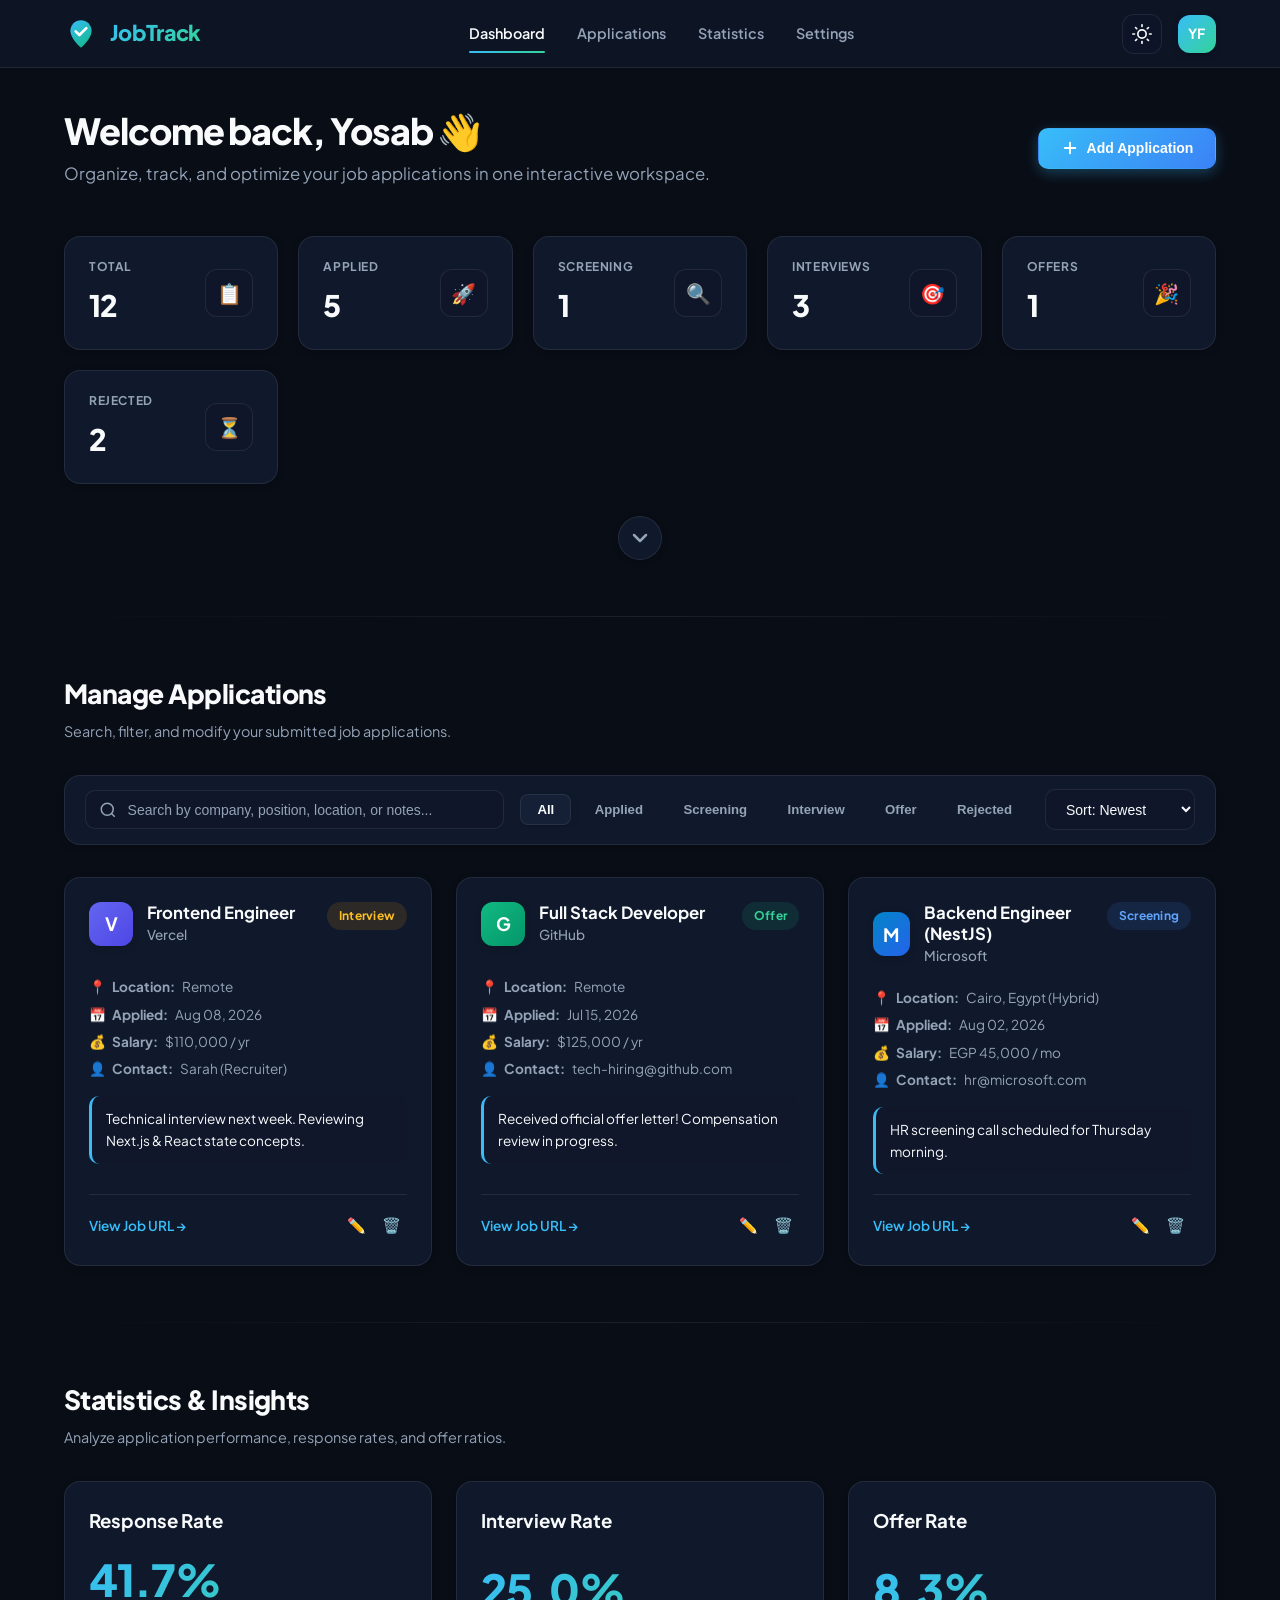
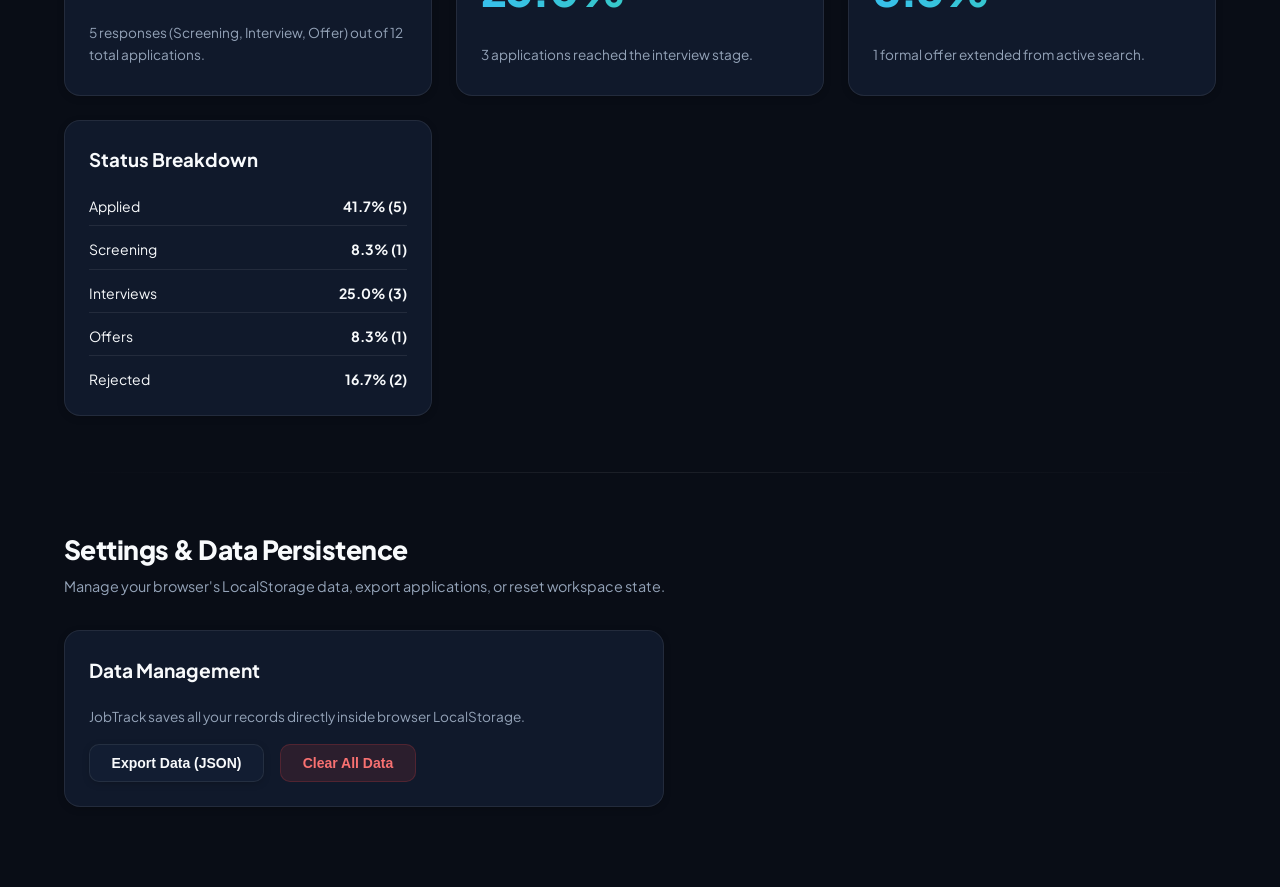
==== HTML/index.html @ 3af72ed6 "make a readme file to explain the workflow of the project and update the html and css one to impleme" ====
<!doctype html>
<html lang="en" data-theme="dark">
  <head>
    <meta charset="UTF-8" />
    <meta name="viewport" content="width=device-width, initial-scale=1.0" />
    <title>JobTrack — Modern Job Application Tracker</title>
    <!-- Update href if you saved the new CSS under a different name like style_2.css -->
    <link rel="stylesheet" href="../Style/style.css" />

    <!-- Updated Google Fonts for Modern SaaS Theme -->
    <link rel="preconnect" href="https://fonts.googleapis.com" />
    <link rel="preconnect" href="https://fonts.gstatic.com" crossorigin />
    <link
      href="https://fonts.googleapis.com/css2?family=Plus+Jakarta+Sans:wght@400;500;600;700;800&display=swap"
      rel="stylesheet"
    />
  </head>
  <body>
    <!-- Top Navigation Header -->
    <header class="navbar">
      <div class="nav-container">
        <!-- Brand Logo -->
        <a href="#dashboard" class="logo">
          <svg
            class="logo-svg"
            width="34"
            height="34"
            viewBox="0 0 32 32"
            fill="none"
            xmlns="http://www.w3.org/2000/svg"
          >
            <path
              d="M16 3C10.4772 3 6 7.47715 6 13C6 20.5 16 29 16 29C16 29 26 20.5 26 13C26 7.47715 21.5228 3 16 3Z"
              fill="url(#jobtrack-grad)"
            />
            <path
              d="M11 13.5L14.5 17L21 10.5"
              stroke="white"
              stroke-width="2.5"
              stroke-linecap="round"
              stroke-linejoin="round"
            />
            <defs>
              <linearGradient
                id="jobtrack-grad"
                x1="6"
                y1="3"
                x2="26"
                y2="29"
                gradientUnits="userSpaceOnUse"
              >
                <!-- Updated SVG gradient to match the new CSS accent-cyan to accent-teal -->
                <stop stop-color="#38bdf8" />
                <stop offset="1" stop-color="#10b981" />
              </linearGradient>
            </defs>
          </svg>
          <span class="logo-text">JobTrack</span>
        </a>

        <!-- Navigation Links -->
        <nav class="nav-links">
          <a href="#dashboard" class="nav-link active">Dashboard</a>
          <a href="#applications" class="nav-link">Applications</a>
          <a href="#statistics" class="nav-link">Statistics</a>
          <a href="#settings" class="nav-link">Settings</a>
        </nav>

        <!-- Right Header Actions -->
        <div class="nav-actions">
          <!-- Animated Dark Mode Toggle Button -->
          <button
            id="themeToggleBtn"
            class="theme-toggle-btn"
            aria-label="Toggle dark mode"
            title="Toggle Theme"
          >
            <svg
              class="sun-icon"
              width="20"
              height="20"
              viewBox="0 0 24 24"
              fill="none"
              stroke="currentColor"
              stroke-width="2"
              stroke-linecap="round"
              stroke-linejoin="round"
            >
              <circle cx="12" cy="12" r="5"></circle>
              <line x1="12" y1="1" x2="12" y2="3"></line>
              <line x1="12" y1="21" x2="12" y2="23"></line>
              <line x1="4.22" y1="4.22" x2="5.64" y2="5.64"></line>
              <line x1="18.36" y1="18.36" x2="19.78" y2="19.78"></line>
              <line x1="1" y1="12" x2="3" y2="12"></line>
              <line x1="21" y1="12" x2="23" y2="12"></line>
              <line x1="4.22" y1="19.78" x2="5.64" y2="18.36"></line>
              <line x1="18.36" y1="5.64" x2="19.78" y2="4.22"></line>
            </svg>
            <svg
              class="moon-icon"
              width="20"
              height="20"
              viewBox="0 0 24 24"
              fill="none"
              stroke="currentColor"
              stroke-width="2"
              stroke-linecap="round"
              stroke-linejoin="round"
            >
              <path d="M21 12.79A9 9 0 1 1 11.21 3 7 7 0 0 0 21 12.79z"></path>
            </svg>
          </button>

          <div class="profile-avatar" title="User Profile">YF</div>
        </div>
      </div>
    </header>

    <main class="main-container">
      <!-- 1. DASHBOARD / HERO SECTION -->
      <section id="dashboard" class="dashboard-section">
        <div class="hero-section">
          <div class="hero-content">
            <h1 class="welcome-title">Welcome back, Yosab 👋</h1>
            <p class="hero-description">
              Organize, track, and optimize your job applications in one
              interactive workspace.
            </p>
          </div>
          <button class="btn btn-primary btn-add" id="openModalBtn">
            <svg
              width="18"
              height="18"
              viewBox="0 0 24 24"
              fill="none"
              stroke="currentColor"
              stroke-width="2.5"
              stroke-linecap="round"
              stroke-linejoin="round"
            >
              <line x1="12" y1="5" x2="12" y2="19"></line>
              <line x1="5" y1="12" x2="19" y2="12"></line>
            </svg>
            Add Application
          </button>
        </div>

        <!-- Dashboard Stat Cards Overview -->
        <div class="dashboard-summary-cards">
          <div class="stat-card total">
            <div class="stat-info">
              <span class="stat-label">Total</span>
              <span class="stat-value">12</span>
            </div>
            <div class="stat-icon-wrapper icon-total">📋</div>
          </div>
          <div class="stat-card applied">
            <div class="stat-info">
              <span class="stat-label">Applied</span>
              <span class="stat-value">5</span>
            </div>
            <div class="stat-icon-wrapper icon-applied">🚀</div>
          </div>
          <div class="stat-card screening">
            <div class="stat-info">
              <span class="stat-label">Screening</span>
              <span class="stat-value">1</span>
            </div>
            <div class="stat-icon-wrapper icon-screening">🔍</div>
          </div>
          <div class="stat-card interviews">
            <div class="stat-info">
              <span class="stat-label">Interviews</span>
              <span class="stat-value">3</span>
            </div>
            <div class="stat-icon-wrapper icon-interview">🎯</div>
          </div>
          <div class="stat-card offers">
            <div class="stat-info">
              <span class="stat-label">Offers</span>
              <span class="stat-value">1</span>
            </div>
            <div class="stat-icon-wrapper icon-offer">🎉</div>
          </div>
          <div class="stat-card rejected">
            <div class="stat-info">
              <span class="stat-label">Rejected</span>
              <span class="stat-value">2</span>
            </div>
            <div class="stat-icon-wrapper icon-rejected">⏳</div>
          </div>
        </div>

        <!-- Down Arrow Anchor Button -->
        <div class="scroll-down-wrapper">
          <a
            href="#applications"
            class="scroll-down-btn"
            id="scrollDownBtn"
            aria-label="Scroll down to applications"
          >
            <svg
              width="24"
              height="24"
              viewBox="0 0 24 24"
              fill="none"
              stroke="currentColor"
              stroke-width="2.5"
              stroke-linecap="round"
              stroke-linejoin="round"
            >
              <polyline points="6 9 12 15 18 9"></polyline>
            </svg>
          </a>
        </div>
      </section>

      <hr class="section-divider" />

      <!-- 2. APPLICATIONS SECTION -->
      <section id="applications" class="applications-section">
        <div class="section-header">
          <h2 class="section-title">Manage Applications</h2>
          <p class="section-subtitle">
            Search, filter, and modify your submitted job applications.
          </p>
        </div>

        <!-- Controls Bar: Search, Filters, Sort -->
        <div class="controls-bar">
          <div class="search-box">
            <svg
              class="search-icon"
              width="18"
              height="18"
              viewBox="0 0 24 24"
              fill="none"
              stroke="currentColor"
              stroke-width="2"
            >
              <circle cx="11" cy="11" r="8"></circle>
              <line x1="21" y1="21" x2="16.65" y2="16.65"></line>
            </svg>
            <input
              type="text"
              placeholder="Search by company, position, location, or notes..."
              class="search-input"
              id="searchInput"
            />
          </div>

          <div class="filters">
            <button class="filter-btn active" data-filter="All">All</button>
            <button class="filter-btn" data-filter="Applied">Applied</button>
            <button class="filter-btn" data-filter="Screening">
              Screening
            </button>
            <button class="filter-btn" data-filter="Interview">
              Interview
            </button>
            <button class="filter-btn" data-filter="Offer">Offer</button>
            <button class="filter-btn" data-filter="Rejected">Rejected</button>
          </div>

          <div class="sort-box">
            <select class="sort-dropdown" id="sortDropdown">
              <option value="newest">Sort: Newest</option>
              <option value="oldest">Sort: Oldest</option>
              <option value="company">Company (A-Z)</option>
              <option value="position">Position (A-Z)</option>
            </select>
          </div>
        </div>

        <!-- Application Cards Grid -->
        <div class="cards-grid" id="cardsGrid">
          <!-- Card 1 -->
          <article class="app-card">
            <div class="card-header">
              <div class="company-brand">
                <div class="company-logo">V</div>
                <div>
                  <h3 class="role-title">Frontend Engineer</h3>
                  <p class="company-name">Vercel</p>
                </div>
              </div>
              <span class="badge badge-interview">Interview</span>
            </div>
            <div class="card-body">
              <p class="card-detail">📍 <strong>Location:</strong> Remote</p>
              <p class="card-detail">
                📅 <strong>Applied:</strong> Aug 08, 2026
              </p>
              <p class="card-detail">
                💰 <strong>Salary:</strong> $110,000 / yr
              </p>
              <p class="card-detail">
                👤 <strong>Contact:</strong> Sarah (Recruiter)
              </p>
              <p class="card-notes">
                Technical interview next week. Reviewing Next.js & React state
                concepts.
              </p>
            </div>
            <div class="card-footer">
              <a
                href="https://vercel.com/careers"
                target="_blank"
                rel="noopener"
                class="btn-link"
                >View Job URL &rarr;</a
              >
              <div class="card-actions">
                <button class="btn-icon" title="Edit">✏️</button>
                <button class="btn-icon" title="Delete">🗑️</button>
              </div>
            </div>
          </article>

          <!-- Card 2 -->
          <article class="app-card">
            <div class="card-header">
              <div class="company-brand">
                <div class="company-logo logo-gh">G</div>
                <div>
                  <h3 class="role-title">Full Stack Developer</h3>
                  <p class="company-name">GitHub</p>
                </div>
              </div>
              <span class="badge badge-offer">Offer</span>
            </div>
            <div class="card-body">
              <p class="card-detail">📍 <strong>Location:</strong> Remote</p>
              <p class="card-detail">
                📅 <strong>Applied:</strong> Jul 15, 2026
              </p>
              <p class="card-detail">
                💰 <strong>Salary:</strong> $125,000 / yr
              </p>
              <p class="card-detail">
                👤 <strong>Contact:</strong> tech-hiring@github.com
              </p>
              <p class="card-notes">
                Received official offer letter! Compensation review in progress.
              </p>
            </div>
            <div class="card-footer">
              <a
                href="https://github.com/about/careers"
                target="_blank"
                rel="noopener"
                class="btn-link"
                >View Job URL &rarr;</a
              >
              <div class="card-actions">
                <button class="btn-icon" title="Edit">✏️</button>
                <button class="btn-icon" title="Delete">🗑️</button>
              </div>
            </div>
          </article>

          <!-- Card 3 -->
          <article class="app-card">
            <div class="card-header">
              <div class="company-brand">
                <div class="company-logo logo-ms">M</div>
                <div>
                  <h3 class="role-title">Backend Engineer (NestJS)</h3>
                  <p class="company-name">Microsoft</p>
                </div>
              </div>
              <!-- Replaced badge-screening with badge-applied for native CSS styling fallback -->
              <span class="badge badge-applied">Screening</span>
            </div>
            <div class="card-body">
              <p class="card-detail">
                📍 <strong>Location:</strong> Cairo, Egypt (Hybrid)
              </p>
              <p class="card-detail">
                📅 <strong>Applied:</strong> Aug 02, 2026
              </p>
              <p class="card-detail">
                💰 <strong>Salary:</strong> EGP 45,000 / mo
              </p>
              <p class="card-detail">
                👤 <strong>Contact:</strong> hr@microsoft.com
              </p>
              <p class="card-notes">
                HR screening call scheduled for Thursday morning.
              </p>
            </div>
            <div class="card-footer">
              <a
                href="https://careers.microsoft.com"
                target="_blank"
                rel="noopener"
                class="btn-link"
                >View Job URL &rarr;</a
              >
              <div class="card-actions">
                <button class="btn-icon" title="Edit">✏️</button>
                <button class="btn-icon" title="Delete">🗑️</button>
              </div>
            </div>
          </article>
        </div>

        <!-- Empty State View -->
        <div class="empty-state hidden" id="emptyState">
          <div class="empty-icon">📂</div>
          <h3 class="empty-title">No applications found</h3>
          <p class="empty-text">
            Start tracking your job search or adjust your active search and
            filter settings.
          </p>
          <button class="btn btn-primary empty-btn" id="emptyAddBtn">
            + Add New Application
          </button>
        </div>
      </section>

      <hr class="section-divider" />

      <!-- 3. STATISTICS SECTION -->
      <section id="statistics" class="statistics-detailed-section">
        <div class="section-header">
          <h2 class="section-title">Statistics & Insights</h2>
          <p class="section-subtitle">
            Analyze application performance, response rates, and offer ratios.
          </p>
        </div>

        <div class="stats-overview-grid">
          <div class="app-card stat-summary-card">
            <h3>Response Rate</h3>
            <p class="stat-value stat-value-highlight">41.7%</p>
            <p class="card-detail">
              5 responses (Screening, Interview, Offer) out of 12 total
              applications.
            </p>
          </div>

          <div class="app-card stat-summary-card">
            <h3>Interview Rate</h3>
            <p class="stat-value stat-value-highlight">25.0%</p>
            <p class="card-detail">
              3 applications reached the interview stage.
            </p>
          </div>

          <div class="app-card stat-summary-card">
            <h3>Offer Rate</h3>
            <p class="stat-value stat-value-highlight">8.3%</p>
            <p class="card-detail">
              1 formal offer extended from active search.
            </p>
          </div>

          <div class="app-card stat-breakdown-card">
            <h3>Status Breakdown</h3>
            <div class="breakdown-list">
              <div class="breakdown-item">
                <span>Applied</span> <strong>41.7% (5)</strong>
              </div>
              <div class="breakdown-item">
                <span>Screening</span> <strong>8.3% (1)</strong>
              </div>
              <div class="breakdown-item">
                <span>Interviews</span> <strong>25.0% (3)</strong>
              </div>
              <div class="breakdown-item">
                <span>Offers</span> <strong>8.3% (1)</strong>
              </div>
              <div class="breakdown-item">
                <span>Rejected</span> <strong>16.7% (2)</strong>
              </div>
            </div>
          </div>
        </div>
      </section>

      <hr class="section-divider" />

      <!-- 4. SETTINGS SECTION -->
      <section id="settings" class="settings-section">
        <div class="section-header">
          <h2 class="section-title">Settings & Data Persistence</h2>
          <p class="section-subtitle">
            Manage your browser's LocalStorage data, export applications, or
            reset workspace state.
          </p>
        </div>

        <div class="app-card settings-card">
          <h3 class="settings-card-title">Data Management</h3>
          <p class="card-detail" style="margin-bottom: 1rem">
            JobTrack saves all your records directly inside browser
            LocalStorage.
          </p>
          <div class="settings-actions">
            <button class="btn btn-secondary" id="exportDataBtn">
              Export Data (JSON)
            </button>
            <button class="btn btn-danger" id="clearDataBtn">
              Clear All Data
            </button>
          </div>
        </div>
      </section>
    </main>

    <!-- Application Modal -->
    <div class="modal-overlay hidden" id="modalOverlay">
      <div class="modal-box">
        <div class="modal-header">
          <h3 id="modalTitle">Add New Application</h3>
          <button
            class="close-modal-btn"
            id="closeModalBtn"
            aria-label="Close modal"
          >
            &times;
          </button>
        </div>
        <form class="modal-form" id="applicationForm">
          <div class="form-grid">
            <div class="form-group">
              <label for="companyInput">Company Name *</label>
              <input
                type="text"
                id="companyInput"
                placeholder="e.g. Stripe"
                required
              />
            </div>

            <div class="form-group">
              <label for="positionInput">Position *</label>
              <input
                type="text"
                id="positionInput"
                placeholder="e.g. Software Engineer"
                required
              />
            </div>

            <div class="form-group">
              <label for="statusSelect">Status</label>
              <select id="statusSelect">
                <option value="Applied">Applied</option>
                <option value="Screening">Screening</option>
                <option value="Interview">Interview</option>
                <option value="Offer">Offer</option>
                <option value="Rejected">Rejected</option>
              </select>
            </div>

            <div class="form-group">
              <label for="locationInput">Location</label>
              <input
                type="text"
                id="locationInput"
                placeholder="e.g. Remote / San Francisco, CA"
              />
            </div>

            <div class="form-group">
              <label for="dateAppliedInput">Date Applied</label>
              <input type="date" id="dateAppliedInput" />
            </div>

            <div class="form-group">
              <label for="salaryInput">Salary / Compensation</label>
              <input
                type="text"
                id="salaryInput"
                placeholder="e.g. $90,000 / yr"
              />
            </div>

            <div class="form-group full-width">
              <label for="jobUrlInput">Job Posting URL</label>
              <input
                type="url"
                id="jobUrlInput"
                placeholder="https://company.com/careers/job"
              />
            </div>

            <div class="form-group full-width">
              <label for="contactInput">Contact Information</label>
              <input
                type="text"
                id="contactInput"
                placeholder="e.g. Jane Doe (Recruiter) - jane@company.com"
              />
            </div>

            <div class="form-group full-width">
              <label for="notesInput">Notes</label>
              <textarea
                id="notesInput"
                rows="3"
                placeholder="Add preparation details, interview feedback, or follow-up dates..."
              ></textarea>
            </div>
          </div>

          <div class="modal-actions">
            <button type="button" class="btn btn-secondary" id="cancelBtn">
              Cancel
            </button>
            <button type="submit" class="btn btn-primary" id="saveAppBtn">
              Save Application
            </button>
          </div>
        </form>
      </div>
    </div>

    <script src="../JS/main.js"></script>
  </body>
</html>
---- Style/style.css ----
/* ==========================================================================
   JobTrack CSS — Modernized SaaS Theme System
   ========================================================================== */

@import url("https://fonts.googleapis.com/css2?family=Plus+Jakarta+Sans:wght@400;500;600;700;800&display=swap");

/* 1. Global Theme Variables */
:root[data-theme="dark"] {
  --bg-main: #090d16;
  --bg-navbar: rgba(15, 23, 42, 0.75);
  --bg-card: rgba(21, 32, 54, 0.7);
  --bg-card-solid: #152036;
  --bg-input: rgba(15, 23, 42, 0.6);
  --bg-hover: rgba(255, 255, 255, 0.06);

  --text-main: #f8fafc;
  --text-muted: #94a3b8;
  --text-inverse: #090d16;

  --border-color: rgba(255, 255, 255, 0.08);
  --border-hover: rgba(255, 255, 255, 0.18);
  --border-focus: #38bdf8;

  --shadow-sm: 0 2px 8px -2px rgba(0, 0, 0, 0.3);
  --shadow-md: 0 12px 30px -10px rgba(0, 0, 0, 0.5);
  --shadow-glow: 0 0 20px rgba(56, 189, 248, 0.15);

  /* Brand Accents */
  --accent-teal: #10b981;
  --accent-cyan: #38bdf8;
  --primary-gradient: linear-gradient(135deg, #38bdf8 0%, #3b82f6 100%);
  --accent-gradient: linear-gradient(135deg, #38bdf8 0%, #34d399 100%);

  /* Status Badges */
  --badge-applied-bg: rgba(59, 130, 246, 0.12);
  --badge-applied-text: #60a5fa;

  --badge-interview-bg: rgba(245, 158, 11, 0.12);
  --badge-interview-text: #fbbf24;

  --badge-offer-bg: rgba(16, 185, 129, 0.12);
  --badge-offer-text: #34d399;

  --badge-rejected-bg: rgba(239, 68, 68, 0.12);
  --badge-rejected-text: #f87171;
}

:root[data-theme="light"] {
  --bg-main: #f8fafc;
  --bg-navbar: rgba(255, 255, 255, 0.8);
  --bg-card: rgba(255, 255, 255, 0.9);
  --bg-card-solid: #ffffff;
  --bg-input: #f1f5f9;
  --bg-hover: #f1f5f9;

  --text-main: #0f172a;
  --text-muted: #64748b;
  --text-inverse: #ffffff;

  --border-color: #e2e8f0;
  --border-hover: #cbd5e1;
  --border-focus: #0284c7;

  --shadow-sm: 0 1px 3px rgba(0, 0, 0, 0.04), 0 1px 2px rgba(0, 0, 0, 0.02);
  --shadow-md: 0 10px 25px -5px rgba(15, 23, 42, 0.08);
  --shadow-glow: 0 0 20px rgba(2, 132, 199, 0.12);

  /* Brand Accents */
  --accent-teal: #059669;
  --accent-cyan: #0284c7;
  --primary-gradient: linear-gradient(135deg, #0284c7 0%, #2563eb 100%);
  --accent-gradient: linear-gradient(135deg, #0284c7 0%, #059669 100%);

  /* Status Badges */
  --badge-applied-bg: #e0f2fe;
  --badge-applied-text: #0369a1;

  --badge-interview-bg: #fef3c7;
  --badge-interview-text: #b45309;

  --badge-offer-bg: #dcfce7;
  --badge-offer-text: #15803d;

  --badge-rejected-bg: #ffe4e6;
  --badge-rejected-text: #be123c;
}

/* 2. Global Resets & Animated Theme Switching */
*,
*::before,
*::after {
  box-sizing: border-box;
  margin: 0;
  padding: 0;
}

body {
  font-family:
    "Plus Jakarta Sans",
    -apple-system,
    BlinkMacSystemFont,
    "Segoe UI",
    Roboto,
    sans-serif;
  background-color: var(--bg-main);
  color: var(--text-main);
  line-height: 1.6;
  -webkit-font-smoothing: antialiased;
  -moz-osx-font-smoothing: grayscale;
  transition:
    background-color 0.3s ease,
    color 0.3s ease;
}

/* Base Container */
.main-container {
  max-width: 1200px;
  margin: 0 auto;
  padding: 2.5rem 1.5rem 5rem;
}

/* Section Dividers */
.section-divider {
  margin: 3.5rem 0;
  border: none;
  height: 1px;
  background: linear-gradient(
    90deg,
    transparent,
    var(--border-color),
    transparent
  );
}

/* Section Typography Headers */
.section-header {
  margin-bottom: 2rem;
}

.section-title {
  font-size: 1.65rem;
  font-weight: 800;
  color: var(--text-main);
  letter-spacing: -0.02em;
  margin-bottom: 0.25rem;
}

.section-subtitle {
  font-size: 0.9rem;
  color: var(--text-muted);
}

/* ==========================================================================
   Header & Navigation
   ========================================================================== */
.navbar {
  background-color: var(--bg-navbar);
  backdrop-filter: blur(12px);
  -webkit-backdrop-filter: blur(12px);
  border-bottom: 1px solid var(--border-color);
  position: sticky;
  top: 0;
  z-index: 100;
  transition:
    background-color 0.3s ease,
    border-color 0.3s ease;
}

.nav-container {
  max-width: 1200px;
  margin: 0 auto;
  padding: 0.85rem 1.5rem;
  display: flex;
  align-items: center;
  justify-content: space-between;
}

.logo {
  display: flex;
  align-items: center;
  gap: 0.75rem;
  text-decoration: none;
}

.logo-text {
  font-size: 1.35rem;
  font-weight: 800;
  color: var(--text-main);
  letter-spacing: -0.03em;
  background: var(--accent-gradient);
  -webkit-background-clip: text;
  -webkit-text-fill-color: transparent;
}

.nav-links {
  display: flex;
  gap: 2rem;
}

.nav-link {
  text-decoration: none;
  color: var(--text-muted);
  font-weight: 600;
  font-size: 0.9rem;
  transition: color 0.2s ease;
  position: relative;
}

.nav-link:hover,
.nav-link.active {
  color: var(--text-main);
}

.nav-link.active::after {
  content: "";
  position: absolute;
  bottom: -0.5rem;
  left: 0;
  right: 0;
  height: 2px;
  border-radius: 2px;
  background: var(--accent-gradient);
}

.nav-actions {
  display: flex;
  align-items: center;
  gap: 1rem;
}

/* Animated Dark Mode Toggle Button */
.theme-toggle-btn {
  background-color: var(--bg-input);
  border: 1px solid var(--border-color);
  color: var(--text-main);
  width: 40px;
  height: 40px;
  border-radius: 12px;
  cursor: pointer;
  display: flex;
  align-items: center;
  justify-content: center;
  position: relative;
  overflow: hidden;
  transition: all 0.2s ease;
}

.theme-toggle-btn:hover {
  transform: translateY(-2px);
  border-color: var(--border-hover);
  box-shadow: var(--shadow-sm);
}

.sun-icon,
.moon-icon {
  position: absolute;
  transition:
    transform 0.4s cubic-bezier(0.34, 1.56, 0.64, 1),
    opacity 0.3s ease;
}

:root[data-theme="dark"] .sun-icon {
  transform: rotate(0deg) scale(1);
  opacity: 1;
}

:root[data-theme="dark"] .moon-icon {
  transform: rotate(-90deg) scale(0);
  opacity: 0;
}

:root[data-theme="light"] .sun-icon {
  transform: rotate(90deg) scale(0);
  opacity: 0;
}

:root[data-theme="light"] .moon-icon {
  transform: rotate(0deg) scale(1);
  opacity: 1;
}

.profile-avatar {
  width: 38px;
  height: 38px;
  border-radius: 12px;
  background: var(--accent-gradient);
  color: #ffffff;
  font-weight: 700;
  font-size: 0.875rem;
  display: flex;
  align-items: center;
  justify-content: center;
  cursor: pointer;
  box-shadow: var(--shadow-sm);
  transition: transform 0.2s ease;
}

.profile-avatar:hover {
  transform: scale(1.05);
}

/* ==========================================================================
   Dashboard / Hero Section
   ========================================================================== */
.hero-section {
  display: flex;
  justify-content: space-between;
  align-items: center;
  margin-bottom: 3rem;
  gap: 1.5rem;
}

.welcome-title {
  font-size: 2.25rem;
  font-weight: 800;
  line-height: 1.25;
  letter-spacing: -0.03em;
}

.hero-description {
  color: var(--text-muted);
  font-size: 1.05rem;
  margin-top: 0.5rem;
}

/* Scroll Down Button */
.scroll-down-wrapper {
  display: flex;
  justify-content: center;
  margin-top: 2rem;
}

.scroll-down-btn {
  display: inline-flex;
  align-items: center;
  justify-content: center;
  width: 44px;
  height: 44px;
  border-radius: 50%;
  background-color: var(--bg-card);
  border: 1px solid var(--border-color);
  color: var(--text-muted);
  text-decoration: none;
  box-shadow: var(--shadow-sm);
  transition: all 0.2s cubic-bezier(0.4, 0, 0.2, 1);
}

.scroll-down-btn:hover {
  border-color: var(--accent-cyan);
  color: var(--accent-cyan);
  transform: translateY(4px);
  box-shadow: var(--shadow-glow);
}

/* Button UI Toolkit */
.btn {
  display: inline-flex;
  align-items: center;
  justify-content: center;
  gap: 0.5rem;
  padding: 0.65rem 1.35rem;
  border-radius: 10px;
  font-size: 0.875rem;
  font-weight: 600;
  border: 1px solid transparent;
  cursor: pointer;
  transition: all 0.2s cubic-bezier(0.4, 0, 0.2, 1);
}

.btn-primary {
  background: var(--primary-gradient);
  color: #ffffff;
  box-shadow: 0 4px 14px rgba(56, 189, 248, 0.3);
}

.btn-primary:hover {
  transform: translateY(-2px);
  box-shadow: 0 6px 20px rgba(56, 189, 248, 0.45);
}

.btn-primary:active {
  transform: translateY(0);
}

.btn-secondary {
  background-color: var(--bg-card);
  color: var(--text-main);
  border-color: var(--border-color);
  box-shadow: var(--shadow-sm);
}

.btn-secondary:hover {
  background-color: var(--bg-hover);
  border-color: var(--border-hover);
  transform: translateY(-1px);
}

.btn-danger {
  background-color: var(--badge-rejected-bg);
  color: var(--badge-rejected-text);
  border-color: rgba(239, 68, 68, 0.2);
}

.btn-danger:hover {
  background-color: rgba(239, 68, 68, 0.25);
  transform: translateY(-1px);
}

/* ==========================================================================
   Statistics Cards (Dashboard Overview)
   ========================================================================== */
.dashboard-summary-cards {
  display: grid;
  grid-template-columns: repeat(auto-fit, minmax(200px, 1fr));
  gap: 1.25rem;
}

.stat-card {
  background-color: var(--bg-card);
  backdrop-filter: blur(8px);
  -webkit-backdrop-filter: blur(8px);
  border: 1px solid var(--border-color);
  border-radius: 16px;
  padding: 1.25rem 1.5rem;
  display: flex;
  align-items: center;
  justify-content: space-between;
  box-shadow: var(--shadow-sm);
  transition: all 0.25s ease;
}

.stat-card:hover {
  transform: translateY(-4px);
  border-color: var(--border-hover);
  box-shadow: var(--shadow-md);
}

.stat-label {
  display: block;
  font-size: 0.75rem;
  font-weight: 700;
  color: var(--text-muted);
  text-transform: uppercase;
  letter-spacing: 0.05em;
  margin-bottom: 0.35rem;
}

.stat-value {
  font-size: 1.85rem;
  font-weight: 800;
  color: var(--text-main);
  letter-spacing: -0.02em;
}

.stat-icon-wrapper {
  font-size: 1.25rem;
  width: 48px;
  height: 48px;
  border-radius: 12px;
  background-color: var(--bg-input);
  border: 1px solid var(--border-color);
  display: flex;
  align-items: center;
  justify-content: center;
}

/* ==========================================================================
   Controls Bar (Search, Filters, Sort)
   ========================================================================== */
.controls-bar {
  background-color: var(--bg-card);
  backdrop-filter: blur(8px);
  -webkit-backdrop-filter: blur(8px);
  border: 1px solid var(--border-color);
  border-radius: 16px;
  padding: 0.85rem 1.25rem;
  margin-bottom: 2rem;
  display: flex;
  flex-wrap: wrap;
  gap: 1rem;
  align-items: center;
  justify-content: space-between;
  box-shadow: var(--shadow-sm);
}

.search-box {
  position: relative;
  flex: 1;
  min-width: 260px;
}

.search-icon {
  position: absolute;
  left: 14px;
  top: 50%;
  transform: translateY(-50%);
  color: var(--text-muted);
  pointer-events: none;
}

.search-input {
  width: 100%;
  padding: 0.65rem 1rem 0.65rem 2.6rem;
  background-color: var(--bg-input);
  border: 1px solid var(--border-color);
  border-radius: 10px;
  color: var(--text-main);
  font-size: 0.875rem;
  outline: none;
  transition: all 0.2s ease;
}

.search-input::placeholder {
  color: var(--text-muted);
}

.search-input:focus {
  border-color: var(--border-focus);
  box-shadow: 0 0 0 3px rgba(56, 189, 248, 0.15);
}

.filters {
  display: flex;
  gap: 0.4rem;
  overflow-x: auto;
  padding: 2px 0;
}

.filter-btn {
  background: transparent;
  border: 1px solid transparent;
  padding: 0.45rem 1rem;
  border-radius: 8px;
  font-size: 0.825rem;
  font-weight: 600;
  color: var(--text-muted);
  cursor: pointer;
  transition: all 0.2s ease;
  white-space: nowrap;
}

.filter-btn:hover {
  color: var(--text-main);
  background-color: var(--bg-hover);
}

.filter-btn.active {
  background-color: var(--bg-card-solid);
  color: var(--text-main);
  border-color: var(--border-color);
  box-shadow: var(--shadow-sm);
}

.sort-dropdown {
  padding: 0.65rem 1rem;
  background-color: var(--bg-input);
  border: 1px solid var(--border-color);
  border-radius: 10px;
  color: var(--text-main);
  font-size: 0.875rem;
  outline: none;
  cursor: pointer;
  transition: border-color 0.2s ease;
}

.sort-dropdown:focus {
  border-color: var(--border-focus);
}

/* ==========================================================================
   Applications Grid & Cards
   ========================================================================== */
.cards-grid {
  display: grid;
  grid-template-columns: repeat(auto-fill, minmax(320px, 1fr));
  gap: 1.5rem;
}

.app-card {
  background-color: var(--bg-card);
  backdrop-filter: blur(8px);
  -webkit-backdrop-filter: blur(8px);
  border: 1px solid var(--border-color);
  border-radius: 16px;
  padding: 1.5rem;
  display: flex;
  flex-direction: column;
  justify-content: space-between;
  box-shadow: var(--shadow-sm);
  transition: all 0.25s cubic-bezier(0.4, 0, 0.2, 1);
}

.app-card:hover {
  transform: translateY(-4px);
  border-color: var(--border-hover);
  box-shadow: var(--shadow-md);
}

.card-header {
  display: flex;
  align-items: flex-start;
  justify-content: space-between;
  margin-bottom: 1.25rem;
}

.company-brand {
  display: flex;
  align-items: center;
  gap: 0.85rem;
}

.company-logo {
  width: 44px;
  height: 44px;
  border-radius: 12px;
  background: linear-gradient(135deg, #6366f1, #4f46e5);
  color: #ffffff;
  font-weight: 700;
  font-size: 1.15rem;
  display: flex;
  align-items: center;
  justify-content: center;
  box-shadow: var(--shadow-sm);
}

.logo-gh {
  background: linear-gradient(135deg, #10b981, #059669);
}

.logo-ms {
  background: linear-gradient(135deg, #0284c7, #2563eb);
}

.role-title {
  font-size: 1.05rem;
  font-weight: 700;
  color: var(--text-main);
  line-height: 1.3;
}

.company-name {
  font-size: 0.85rem;
  color: var(--text-muted);
  font-weight: 500;
}

.badge {
  font-size: 0.75rem;
  font-weight: 700;
  padding: 0.3rem 0.75rem;
  border-radius: 20px;
  letter-spacing: 0.02em;
}

.badge-applied {
  background-color: var(--badge-applied-bg);
  color: var(--badge-applied-text);
}

.badge-interview {
  background-color: var(--badge-interview-bg);
  color: var(--badge-interview-text);
}

.badge-offer {
  background-color: var(--badge-offer-bg);
  color: var(--badge-offer-text);
}

.badge-rejected {
  background-color: var(--badge-rejected-bg);
  color: var(--badge-rejected-text);
}

.card-body {
  margin-bottom: 1.25rem;
}

.card-detail {
  font-size: 0.85rem;
  color: var(--text-muted);
  margin-bottom: 0.35rem;
  display: flex;
  align-items: center;
  gap: 0.4rem;
}

.card-notes {
  margin-top: 1rem;
  font-size: 0.85rem;
  color: var(--text-main);
  background-color: var(--bg-input);
  padding: 0.75rem 0.85rem;
  border-radius: 10px;
  border-left: 3px solid var(--accent-cyan);
}

.card-footer {
  border-top: 1px solid var(--border-color);
  padding-top: 1rem;
  display: flex;
  align-items: center;
  justify-content: space-between;
}

.btn-link {
  color: var(--accent-cyan);
  text-decoration: none;
  font-size: 0.85rem;
  font-weight: 600;
  transition: opacity 0.2s;
}

.btn-link:hover {
  opacity: 0.8;
  text-decoration: none;
}

.card-actions {
  display: flex;
  gap: 0.25rem;
}

.btn-icon {
  background: transparent;
  border: none;
  color: var(--text-muted);
  cursor: pointer;
  padding: 6px;
  border-radius: 8px;
  font-size: 0.95rem;
  transition: all 0.2s ease;
}

.btn-icon:hover {
  background-color: var(--bg-hover);
  color: var(--text-main);
}

/* Empty State */
.empty-state {
  text-align: center;
  padding: 4rem 2rem;
  background-color: var(--bg-card);
  border-radius: 20px;
  border: 2px dashed var(--border-color);
  margin-top: 1rem;
}

.empty-icon {
  font-size: 3rem;
  margin-bottom: 1rem;
  opacity: 0.8;
}

.empty-title {
  font-size: 1.25rem;
  font-weight: 700;
  color: var(--text-main);
}

.empty-text {
  color: var(--text-muted);
  font-size: 0.9rem;
  margin-top: 0.25rem;
}

.empty-btn {
  margin-top: 1.25rem;
}

/* ==========================================================================
   Detailed Statistics Section
   ========================================================================== */
.stats-overview-grid {
  display: grid;
  grid-template-columns: repeat(auto-fit, minmax(280px, 1fr));
  gap: 1.5rem;
}

.stat-value-highlight {
  font-size: 2.75rem;
  font-weight: 800;
  margin: 0.5rem 0;
  background: var(--accent-gradient);
  -webkit-background-clip: text;
  -webkit-text-fill-color: transparent;
}

.breakdown-list {
  margin-top: 1.25rem;
  display: flex;
  flex-direction: column;
  gap: 0.75rem;
}

.breakdown-item {
  display: flex;
  justify-content: space-between;
  align-items: center;
  font-size: 0.875rem;
  color: var(--text-main);
  padding-bottom: 0.5rem;
  border-bottom: 1px solid var(--border-color);
}

.breakdown-item:last-child {
  border-bottom: none;
  padding-bottom: 0;
}

/* ==========================================================================
   Settings Section
   ========================================================================== */
.settings-card {
  max-width: 600px;
}

.settings-card-title {
  margin-bottom: 1.25rem;
  font-size: 1.2rem;
  font-weight: 700;
}

.settings-actions {
  display: flex;
  gap: 1rem;
  flex-wrap: wrap;
}

/* Utility Classes */
.hidden {
  display: none !important;
}

/* ==========================================================================
   Responsive Adjustments
   ========================================================================== */
@media (max-width: 768px) {
  .hero-section {
    flex-direction: column;
    align-items: flex-start;
  }

  .controls-bar {
    flex-direction: column;
    align-items: stretch;
  }

  .nav-links {
    display: none;
  }
}
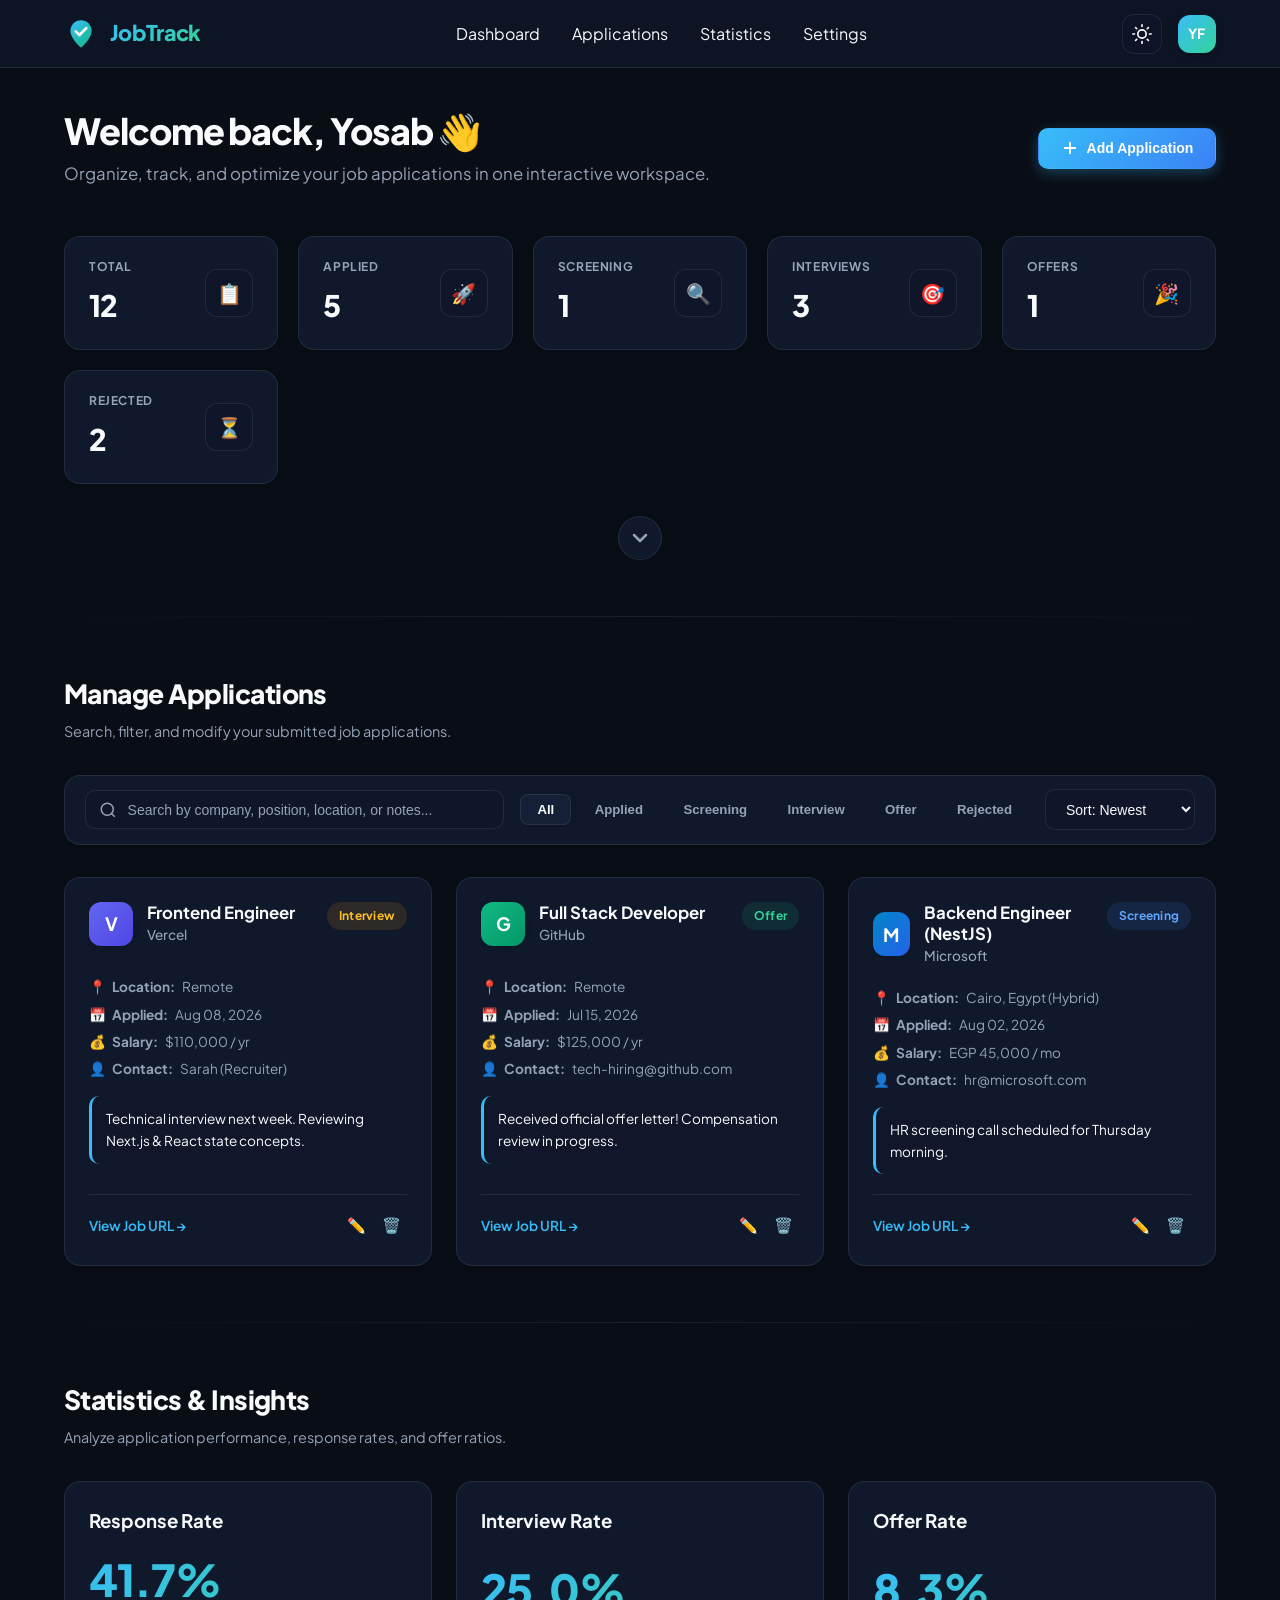
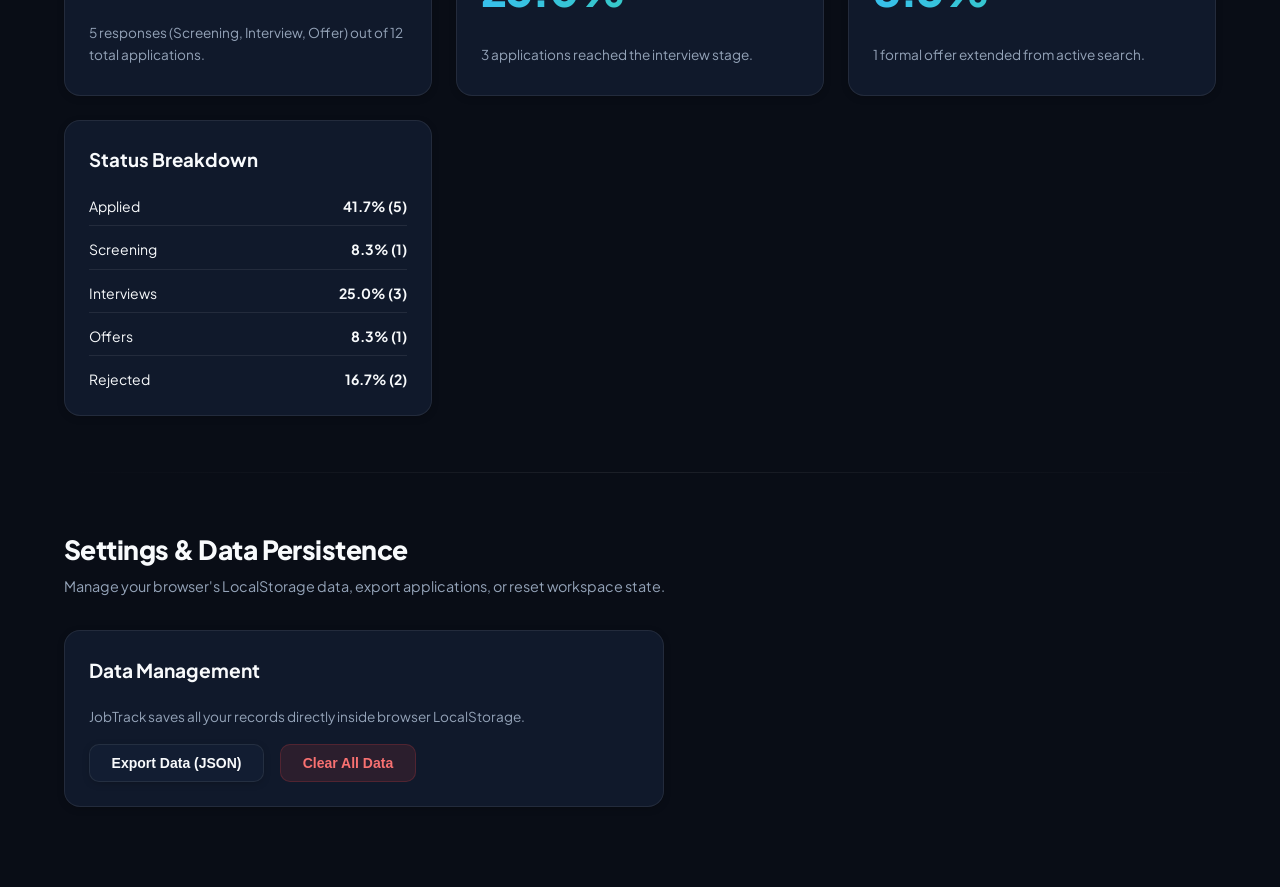
==== commit e301b19c: "update the name of the function to be more related and update the logic of it and implement it on th" ====
--- a/HTML/index.html
+++ b/HTML/index.html
@@ -60,10 +60,10 @@
 
         <!-- Navigation Links -->
         <nav class="nav-links">
-          <a href="#dashboard" class="nav-link active">Dashboard</a>
-          <a href="#applications" class="nav-link">Applications</a>
-          <a href="#statistics" class="nav-link">Statistics</a>
-          <a href="#settings" class="nav-link">Settings</a>
+          <a class="nav-link-dashboard active">Dashboard</a>
+          <a class="nav-link-applications">Applications</a>
+          <a class="nav-link-statistics">Statistics</a>
+          <a class="nav-link-settings">Settings</a>
         </nav>
 
         <!-- Right Header Actions -->
@@ -194,7 +194,6 @@
         <!-- Down Arrow Anchor Button -->
         <div class="scroll-down-wrapper">
           <a
-            href="#applications"
             class="scroll-down-btn"
             id="scrollDownBtn"
             aria-label="Scroll down to applications"
@@ -617,6 +616,32 @@
         </form>
       </div>
     </div>
+    <!-- Interactive Dynamic Power Scroll To Top Button -->
+    <button id="scrollTopBtn" class="scroll-top-btn" aria-label="Scroll to top">
+      <svg class="power-ring" viewBox="0 0 100 100">
+        <circle class="power-ring-bg" cx="50" cy="50" r="42" />
+        <circle
+          class="power-ring-fill"
+          id="powerRingFill"
+          cx="50"
+          cy="50"
+          r="42"
+        />
+      </svg>
+      <svg
+        class="arrow-icon"
+        width="22"
+        height="22"
+        viewBox="0 0 24 24"
+        fill="none"
+        stroke="currentColor"
+        stroke-width="3"
+        stroke-linecap="round"
+        stroke-linejoin="round"
+      >
+        <polyline points="18 15 12 9 6 15"></polyline>
+      </svg>
+    </button>
 
     <script src="../JS/main.js"></script>
   </body>
--- a/Style/style.css
+++ b/Style/style.css
@@ -188,7 +188,7 @@
   color: var(--text-main);
   letter-spacing: -0.03em;
   background: var(--accent-gradient);
-  -webkit-background-clip: text;
+  background-clip: text;
   -webkit-text-fill-color: transparent;
 }
 
@@ -783,7 +783,7 @@
   font-weight: 800;
   margin: 0.5rem 0;
   background: var(--accent-gradient);
-  -webkit-background-clip: text;
+  background-clip: text;
   -webkit-text-fill-color: transparent;
 }
 
@@ -851,3 +851,112 @@
     display: none;
   }
 }
+/* ==========================================================================
+   Dynamic Power Scroll-To-Top Button
+   ========================================================================== */
+.scroll-top-btn {
+  position: fixed;
+  bottom: 2rem;
+  right: 2rem;
+  width: 52px;
+  height: 52px;
+  border-radius: 50%;
+  background: var(--bg-card-solid);
+  border: none;
+  color: var(--accent-cyan);
+  cursor: pointer;
+  z-index: 99;
+  display: flex;
+  align-items: center;
+  justify-content: center;
+  opacity: 0;
+  visibility: hidden;
+  pointer-events: none;
+  transform: translateY(20px) scale(0.8);
+  transition:
+    opacity 0.3s ease,
+    visibility 0.3s ease,
+    transform 0.2s cubic-bezier(0.34, 1.56, 0.64, 1),
+    box-shadow 0.2s ease;
+  box-shadow: 0 4px 15px rgba(0, 0, 0, 0.3);
+}
+
+/* Active State — Dynamically scaled and glowing based on --power-level (0.0 to 1.0) */
+.scroll-top-btn.visible {
+  opacity: 1;
+  visibility: visible;
+  pointer-events: auto;
+  transform: translateY(0) scale(calc(0.85 + (var(--power-level, 0) * 0.25)));
+  box-shadow: 0 0 calc(8px + var(--power-level, 0) * 24px)
+    rgba(56, 189, 248, calc(0.25 + var(--power-level, 0) * 0.65));
+}
+
+.scroll-top-btn:hover {
+  transform: translateY(-4px) scale(calc(0.95 + (var(--power-level, 0) * 0.25))) !important;
+}
+
+.scroll-top-btn .arrow-icon {
+  z-index: 2;
+  transition:
+    transform 0.2s ease,
+    filter 0.2s ease;
+  filter: drop-shadow(0 0 calc(var(--power-level, 0) * 6px) var(--accent-cyan));
+}
+
+.scroll-top-btn:hover .arrow-icon {
+  transform: translateY(-2px);
+}
+
+/* Power Progress Circular Ring */
+.power-ring {
+  position: absolute;
+  top: 0;
+  left: 0;
+  width: 100%;
+  height: 100%;
+  transform: rotate(-90deg);
+  border-radius: 50%;
+}
+
+.power-ring-bg {
+  fill: none;
+  stroke: var(--border-color);
+  stroke-width: 6;
+}
+
+.power-ring-fill {
+  fill: none;
+  stroke: var(--accent-cyan);
+  stroke-width: 6;
+  stroke-linecap: round;
+  stroke-dasharray: 263.89; /* 2 * PI * 42 */
+  stroke-dashoffset: 263.89;
+  transition: stroke-dashoffset 0.05s linear;
+}
+
+/* Overcharged Pulsing Aura at MAX Scroll (≥ 90%) */
+.scroll-top-btn.max-power::before {
+  content: "";
+  position: absolute;
+  inset: -4px;
+  border-radius: 50%;
+  background: var(--accent-gradient);
+  z-index: -1;
+  opacity: 0.6;
+  animation: powerPulse 1.2s infinite ease-in-out;
+}
+
+@keyframes powerPulse {
+  0% {
+    transform: scale(1);
+    opacity: 0.7;
+  }
+  50% {
+    transform: scale(1.25);
+    opacity: 0.1;
+  }
+  100% {
+    transform: scale(1);
+    opacity: 0.7;
+  }
+}
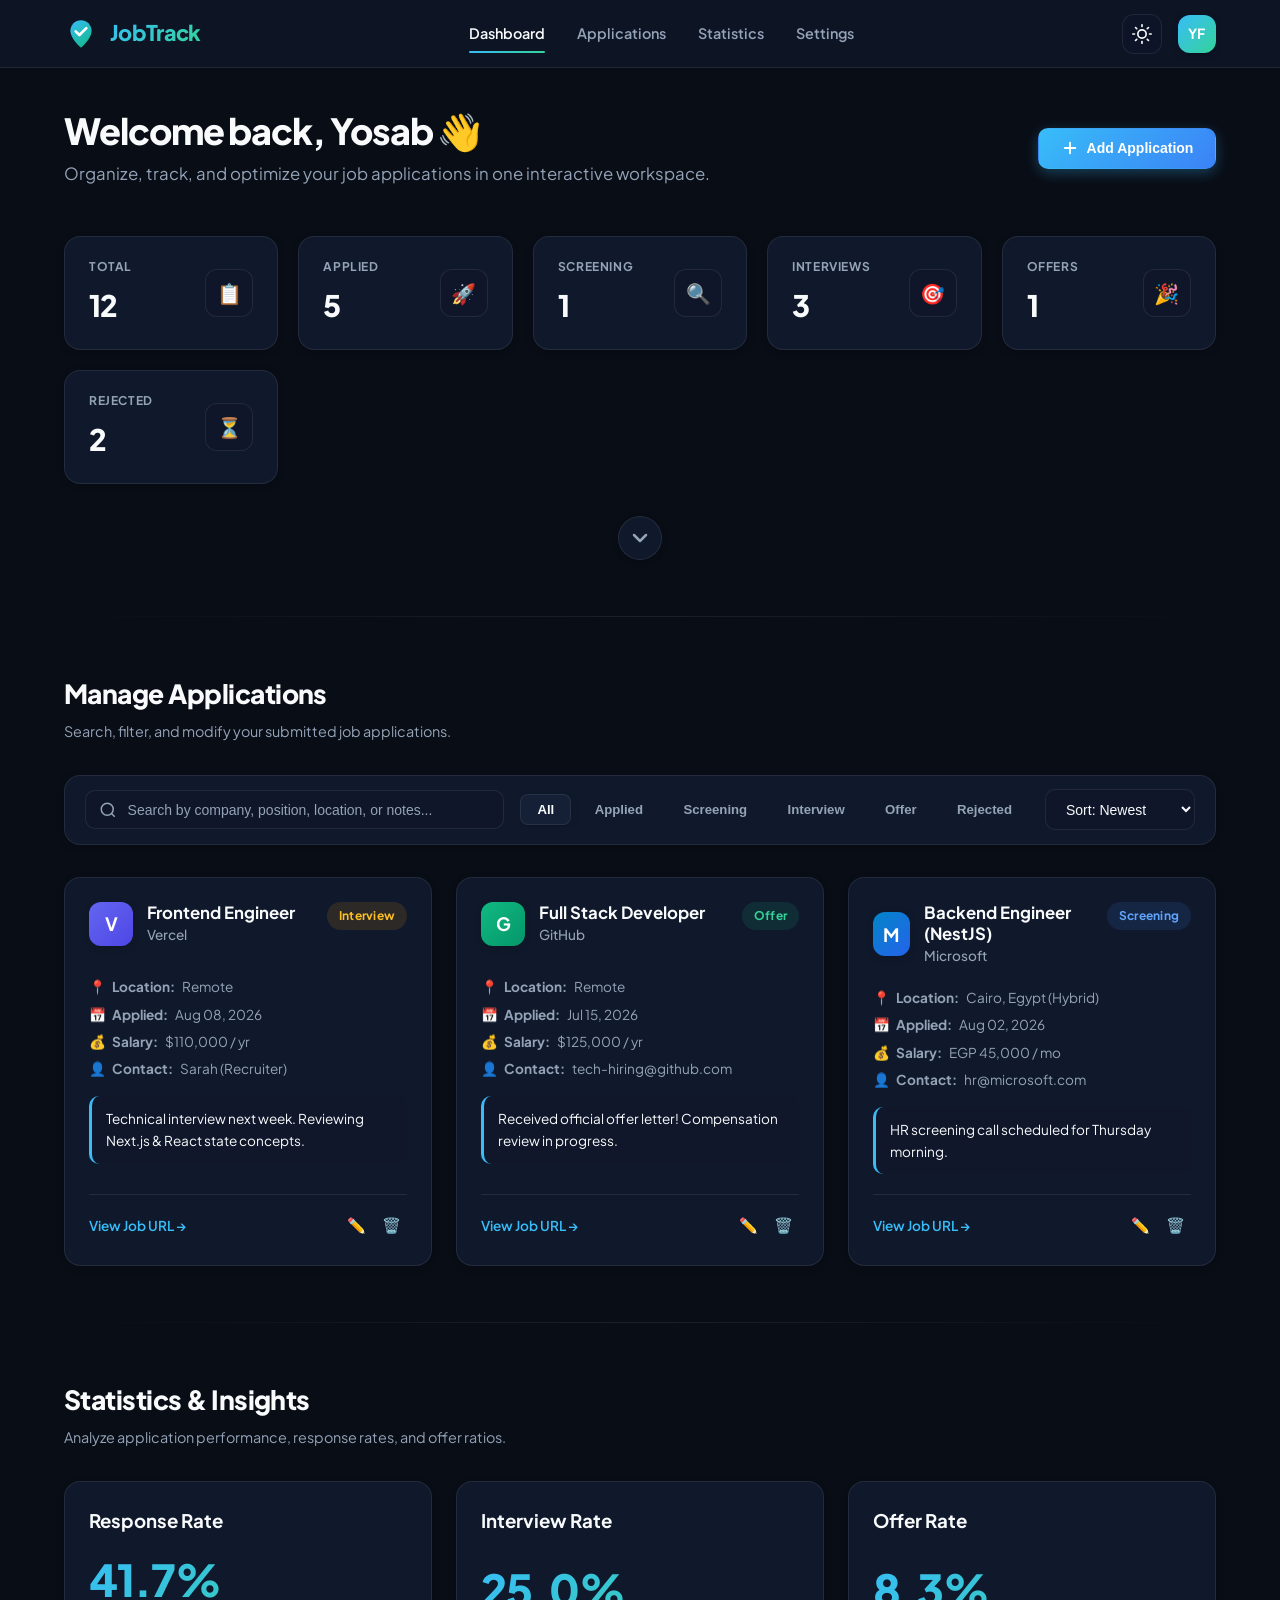
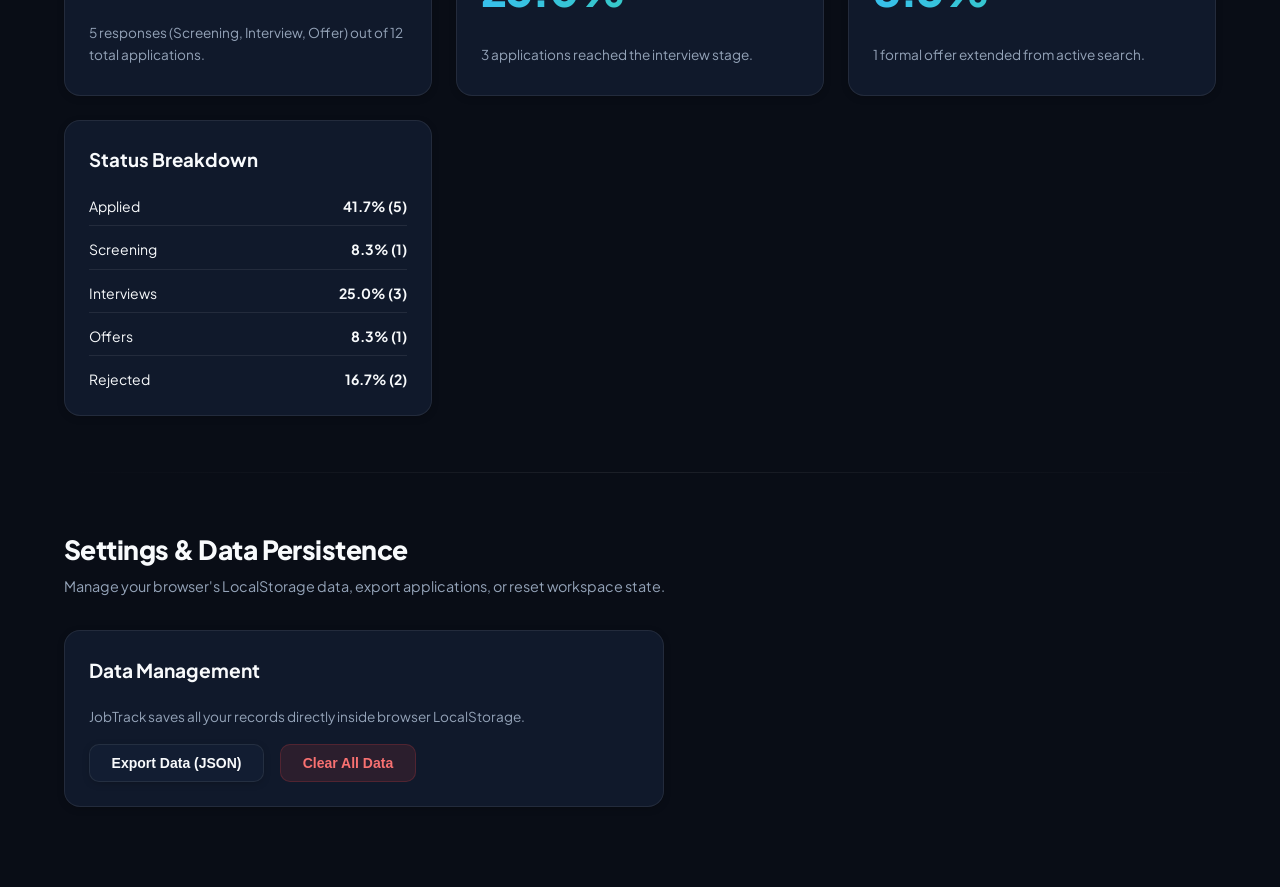
==== commit 58a43190: "add the active class to the tabs on navbar to improve the ui" ====
--- a/HTML/index.html
+++ b/HTML/index.html
@@ -60,10 +60,10 @@
 
         <!-- Navigation Links -->
         <nav class="nav-links">
-          <a class="nav-link-dashboard active">Dashboard</a>
-          <a class="nav-link-applications">Applications</a>
-          <a class="nav-link-statistics">Statistics</a>
-          <a class="nav-link-settings">Settings</a>
+          <a class="nav-link nav-link-dashboard active">Dashboard</a>
+          <a class="nav-link nav-link-applications">Applications</a>
+          <a class="nav-link nav-link-statistics">Statistics</a>
+          <a class="nav-link nav-link-settings">Settings</a>
         </nav>
 
         <!-- Right Header Actions -->
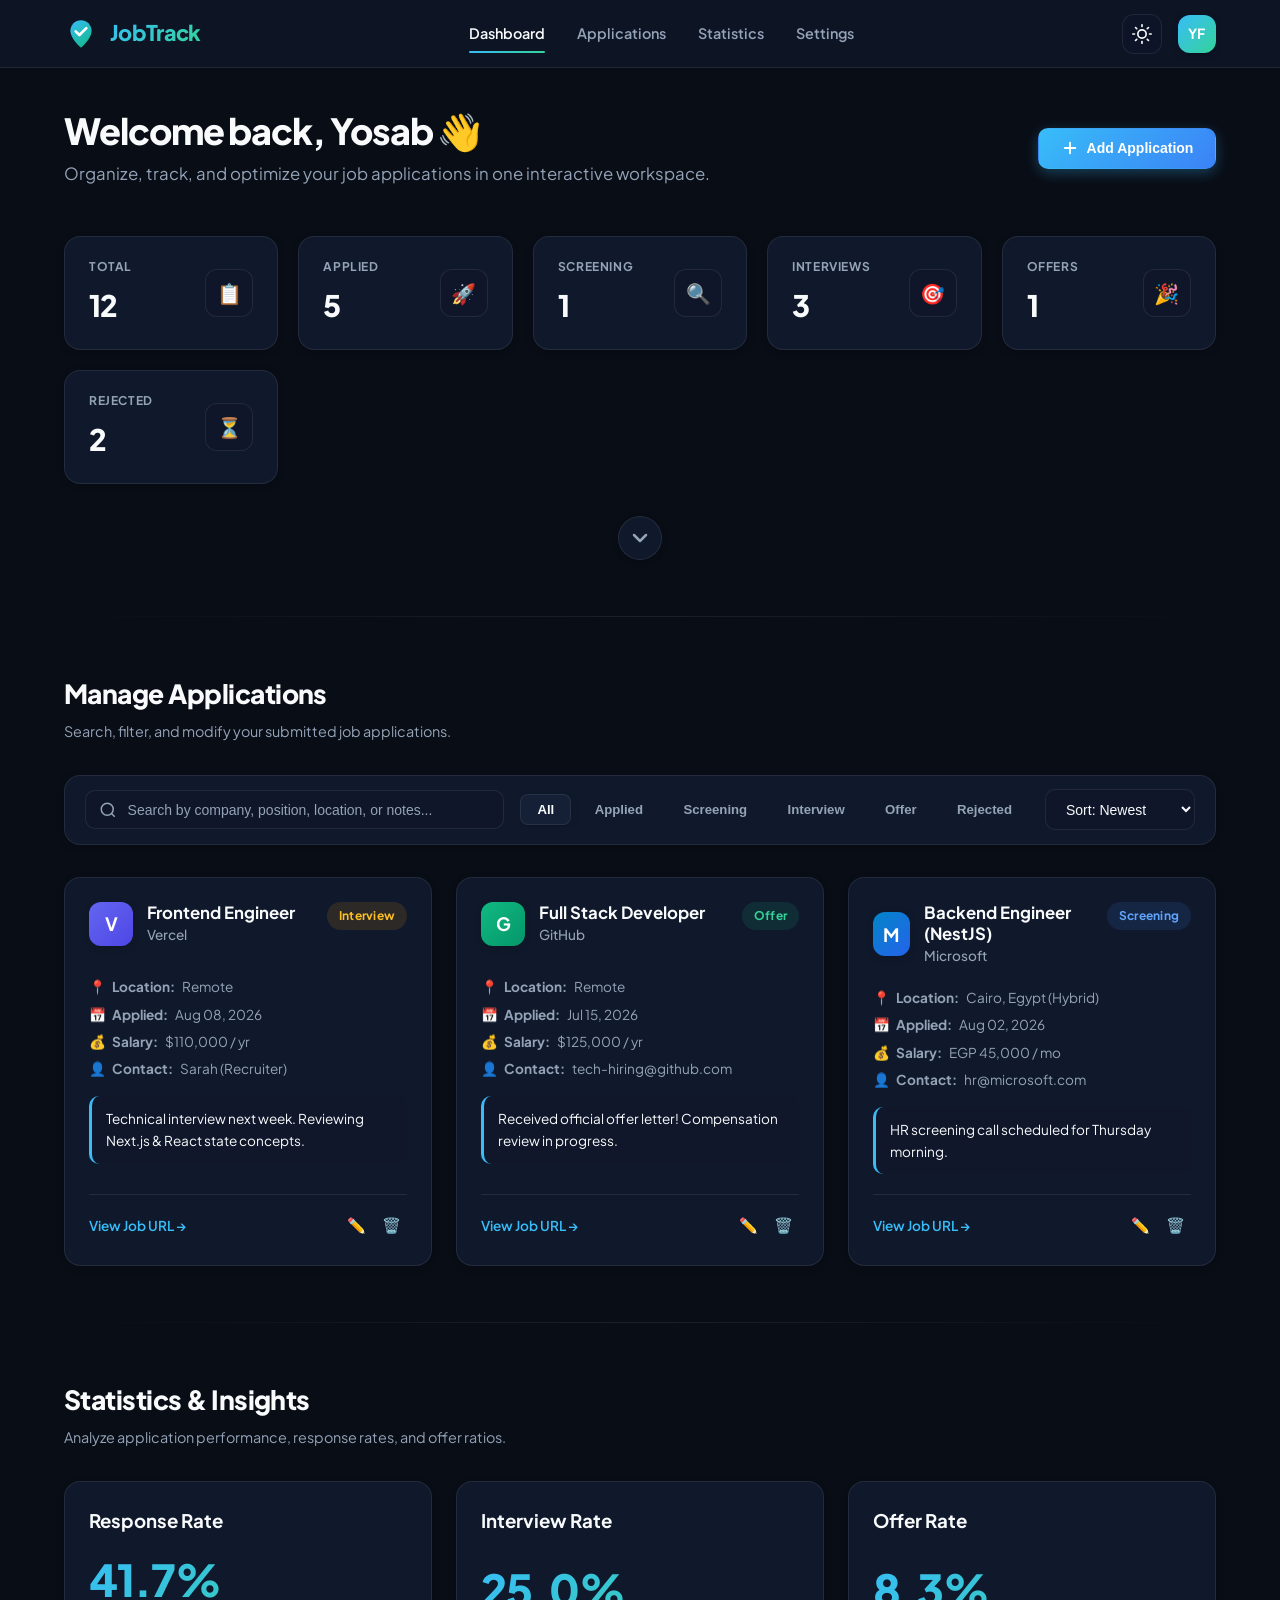
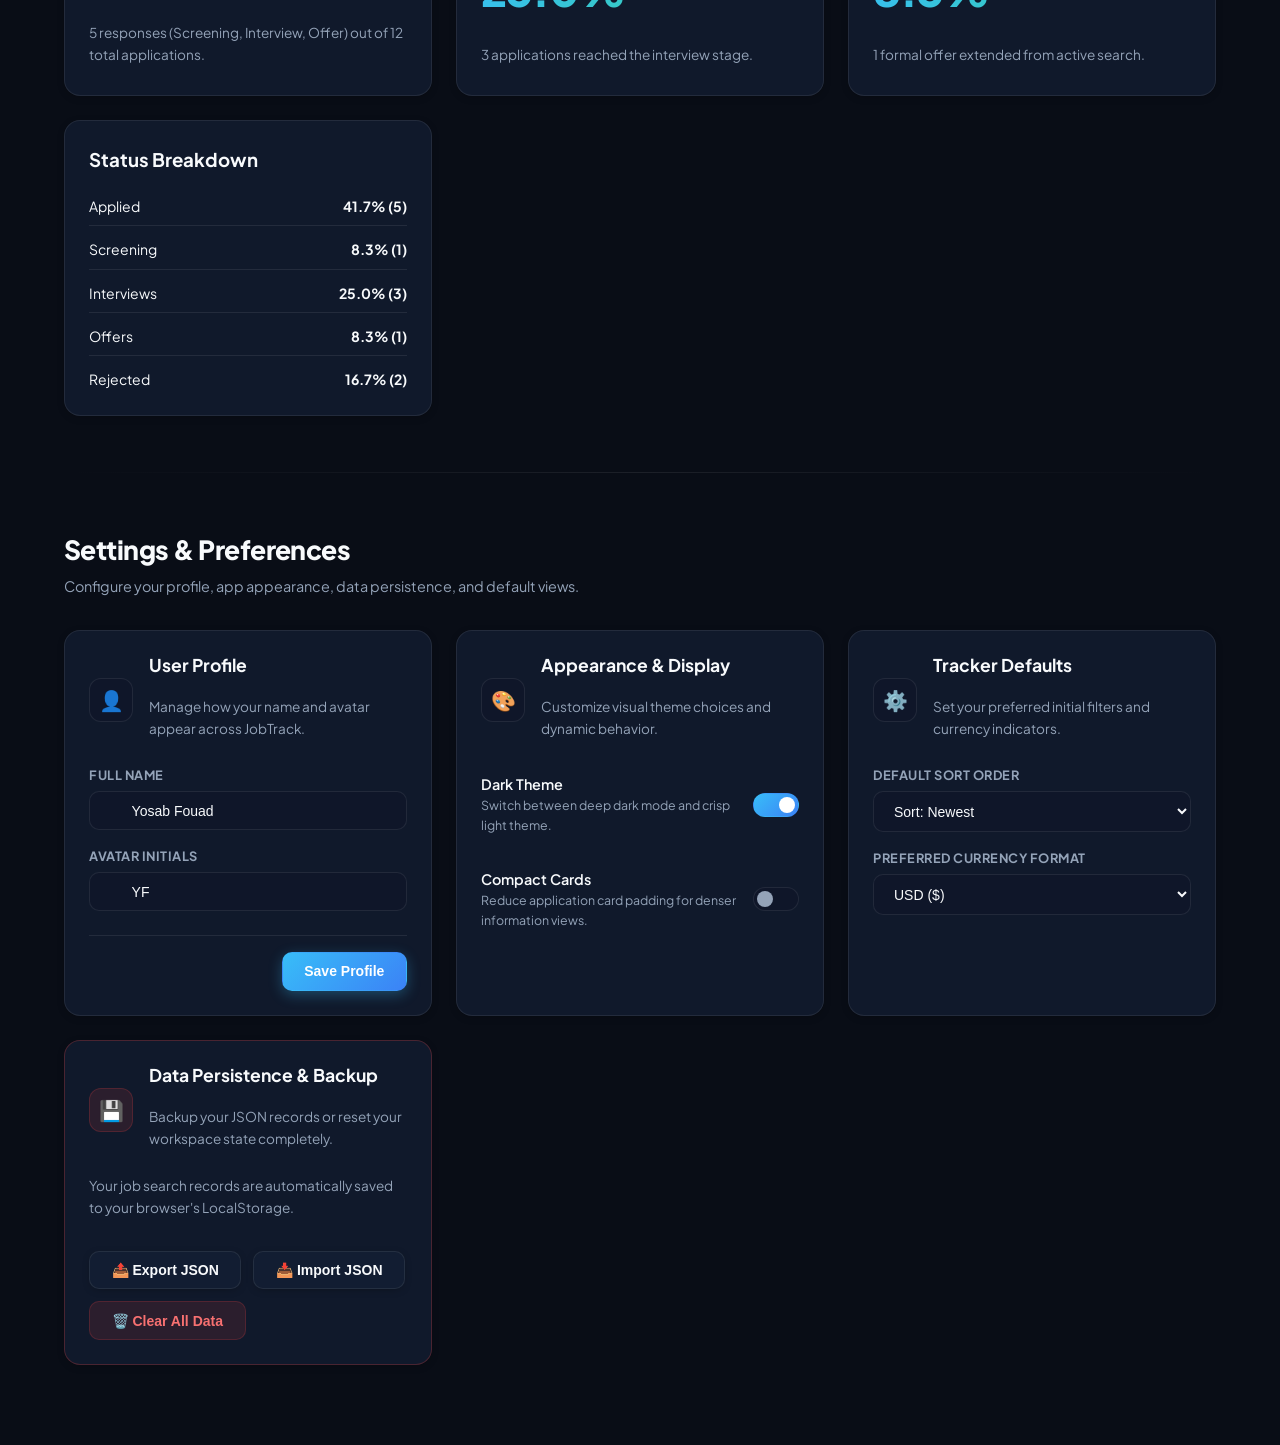
==== commit cfeebc22: "add some content to the settings section and implement the observer API" ====
--- a/HTML/index.html
+++ b/HTML/index.html
@@ -483,26 +483,163 @@
       <!-- 4. SETTINGS SECTION -->
       <section id="settings" class="settings-section">
         <div class="section-header">
-          <h2 class="section-title">Settings & Data Persistence</h2>
+          <h2 class="section-title">Settings & Preferences</h2>
           <p class="section-subtitle">
-            Manage your browser's LocalStorage data, export applications, or
-            reset workspace state.
+            Configure your profile, app appearance, data persistence, and
+            default views.
           </p>
         </div>
 
-        <div class="app-card settings-card">
-          <h3 class="settings-card-title">Data Management</h3>
-          <p class="card-detail" style="margin-bottom: 1rem">
-            JobTrack saves all your records directly inside browser
-            LocalStorage.
-          </p>
-          <div class="settings-actions">
-            <button class="btn btn-secondary" id="exportDataBtn">
-              Export Data (JSON)
-            </button>
-            <button class="btn btn-danger" id="clearDataBtn">
-              Clear All Data
-            </button>
+        <div class="settings-grid">
+          <!-- Card 1: User Profile Settings -->
+          <div class="app-card settings-card">
+            <div class="settings-card-header">
+              <div class="settings-icon">👤</div>
+              <div>
+                <h3 class="settings-card-title">User Profile</h3>
+                <p class="card-detail">
+                  Manage how your name and avatar appear across JobTrack.
+                </p>
+              </div>
+            </div>
+            <div class="settings-card-body">
+              <div class="form-group">
+                <label for="settingUserName">Full Name</label>
+                <input
+                  type="text"
+                  id="settingUserName"
+                  class="search-input"
+                  value="Yosab Fouad"
+                />
+              </div>
+              <div class="form-group">
+                <label for="settingUserInitials">Avatar Initials</label>
+                <input
+                  type="text"
+                  id="settingUserInitials"
+                  class="search-input"
+                  value="YF"
+                  maxlength="3"
+                />
+              </div>
+            </div>
+            <div class="settings-card-footer">
+              <button class="btn btn-primary" id="saveProfileBtn">
+                Save Profile
+              </button>
+            </div>
+          </div>
+
+          <!-- Card 2: Appearance & UI Preferences -->
+          <div class="app-card settings-card">
+            <div class="settings-card-header">
+              <div class="settings-icon">🎨</div>
+              <div>
+                <h3 class="settings-card-title">Appearance & Display</h3>
+                <p class="card-detail">
+                  Customize visual theme choices and dynamic behavior.
+                </p>
+              </div>
+            </div>
+            <div class="settings-card-body">
+              <div class="setting-toggle-row">
+                <div class="toggle-info">
+                  <span class="toggle-label">Dark Theme</span>
+                  <span class="toggle-desc"
+                    >Switch between deep dark mode and crisp light theme.</span
+                  >
+                </div>
+                <label class="switch">
+                  <input type="checkbox" id="settingThemeToggle" checked />
+                  <span class="slider"></span>
+                </label>
+              </div>
+              <div class="setting-toggle-row">
+                <div class="toggle-info">
+                  <span class="toggle-label">Compact Cards</span>
+                  <span class="toggle-desc"
+                    >Reduce application card padding for denser information
+                    views.</span
+                  >
+                </div>
+                <label class="switch">
+                  <input type="checkbox" id="settingCompactToggle" />
+                  <span class="slider"></span>
+                </label>
+              </div>
+            </div>
+          </div>
+
+          <!-- Card 3: Default Job Search Preferences -->
+          <div class="app-card settings-card">
+            <div class="settings-card-header">
+              <div class="settings-icon">⚙️</div>
+              <div>
+                <h3 class="settings-card-title">Tracker Defaults</h3>
+                <p class="card-detail">
+                  Set your preferred initial filters and currency indicators.
+                </p>
+              </div>
+            </div>
+            <div class="settings-card-body">
+              <div class="form-group">
+                <label for="settingDefaultSort">Default Sort Order</label>
+                <select
+                  id="settingDefaultSort"
+                  class="sort-dropdown"
+                  style="width: 100%"
+                >
+                  <option value="newest">Sort: Newest</option>
+                  <option value="oldest">Sort: Oldest</option>
+                  <option value="company">Company (A-Z)</option>
+                  <option value="position">Position (A-Z)</option>
+                </select>
+              </div>
+              <div class="form-group">
+                <label for="settingCurrency">Preferred Currency Format</label>
+                <select
+                  id="settingCurrency"
+                  class="sort-dropdown"
+                  style="width: 100%"
+                >
+                  <option value="USD">USD ($)</option>
+                  <option value="EGP">EGP (EGP)</option>
+                  <option value="EUR">EUR (€)</option>
+                  <option value="GBP">GBP (£)</option>
+                </select>
+              </div>
+            </div>
+          </div>
+
+          <!-- Card 4: LocalStorage & Data Management -->
+          <div class="app-card settings-card danger-zone">
+            <div class="settings-card-header">
+              <div class="settings-icon">💾</div>
+              <div>
+                <h3 class="settings-card-title">Data Persistence & Backup</h3>
+                <p class="card-detail">
+                  Backup your JSON records or reset your workspace state
+                  completely.
+                </p>
+              </div>
+            </div>
+            <div class="settings-card-body">
+              <p class="card-detail" style="margin-bottom: 1rem">
+                Your job search records are automatically saved to your
+                browser's LocalStorage.
+              </p>
+              <div class="settings-actions">
+                <button class="btn btn-secondary" id="exportDataBtn">
+                  📤 Export JSON
+                </button>
+                <button class="btn btn-secondary" id="importDataBtn">
+                  📥 Import JSON
+                </button>
+                <button class="btn btn-danger" id="clearDataBtn">
+                  🗑️ Clear All Data
+                </button>
+              </div>
+            </div>
           </div>
         </div>
       </section>
--- a/Style/style.css
+++ b/Style/style.css
@@ -831,6 +831,165 @@
 /* Utility Classes */
 .hidden {
   display: none !important;
+}
+/* ==========================================================================
+   Settings Section Styles (Additive Only)
+   ========================================================================== */
+.settings-grid {
+  display: grid;
+  grid-template-columns: repeat(auto-fit, minmax(320px, 1fr));
+  gap: 1.5rem;
+}
+
+.settings-card {
+  max-width: 100%;
+  display: flex;
+  flex-direction: column;
+  justify-content: space-between;
+}
+
+.settings-card-header {
+  display: flex;
+  align-items: center;
+  gap: 1rem;
+  margin-bottom: 1.25rem;
+}
+
+.settings-icon {
+  width: 44px;
+  height: 44px;
+  border-radius: 12px;
+  background-color: var(--bg-input);
+  border: 1px solid var(--border-color);
+  font-size: 1.25rem;
+  display: flex;
+  align-items: center;
+  justify-content: center;
+  flex-shrink: 0;
+}
+
+.settings-card-title {
+  font-size: 1.1rem;
+  font-weight: 700;
+  color: var(--text-main);
+  line-height: 1.2;
+}
+
+.settings-card-body {
+  display: flex;
+  flex-direction: column;
+  gap: 1rem;
+  flex: 1;
+}
+
+.settings-card-footer {
+  margin-top: 1.5rem;
+  padding-top: 1rem;
+  border-top: 1px solid var(--border-color);
+  display: flex;
+  justify-content: flex-end;
+}
+
+.settings-actions {
+  display: flex;
+  flex-wrap: wrap;
+  gap: 0.75rem;
+}
+
+/* Custom Toggle Switch Component */
+.setting-toggle-row {
+  display: flex;
+  align-items: center;
+  justify-content: space-between;
+  gap: 1rem;
+  padding: 0.5rem 0;
+}
+
+.toggle-info {
+  display: flex;
+  flex-direction: column;
+}
+
+.toggle-label {
+  font-size: 0.9rem;
+  font-weight: 600;
+  color: var(--text-main);
+}
+
+.toggle-desc {
+  font-size: 0.775rem;
+  color: var(--text-muted);
+}
+
+.switch {
+  position: relative;
+  display: inline-block;
+  width: 46px;
+  height: 24px;
+  flex-shrink: 0;
+}
+
+.switch input {
+  opacity: 0;
+  width: 0;
+  height: 0;
+}
+
+.slider {
+  position: absolute;
+  cursor: pointer;
+  inset: 0;
+  background-color: var(--bg-input);
+  border: 1px solid var(--border-color);
+  border-radius: 24px;
+  transition: 0.3s cubic-bezier(0.4, 0, 0.2, 1);
+}
+
+.slider::before {
+  position: absolute;
+  content: "";
+  height: 16px;
+  width: 16px;
+  left: 3px;
+  bottom: 3px;
+  background-color: var(--text-muted);
+  border-radius: 50%;
+  transition: 0.3s cubic-bezier(0.4, 0, 0.2, 1);
+}
+
+input:checked + .slider {
+  background: var(--primary-gradient);
+  border-color: transparent;
+}
+
+input:checked + .slider::before {
+  transform: translateX(22px);
+  background-color: #ffffff;
+}
+
+/* Form Layouts Inside Settings Cards */
+.settings-card .form-group {
+  display: flex;
+  flex-direction: column;
+  gap: 0.35rem;
+}
+
+.settings-card .form-group label {
+  font-size: 0.8rem;
+  font-weight: 700;
+  color: var(--text-muted);
+  text-transform: uppercase;
+  letter-spacing: 0.04em;
+}
+
+/* Danger Zone Card Highlight */
+.settings-card.danger-zone {
+  border-color: rgba(239, 68, 68, 0.25);
+}
+
+.settings-card.danger-zone .settings-icon {
+  background-color: var(--badge-rejected-bg);
+  border-color: rgba(239, 68, 68, 0.2);
 }
 
 /* ==========================================================================
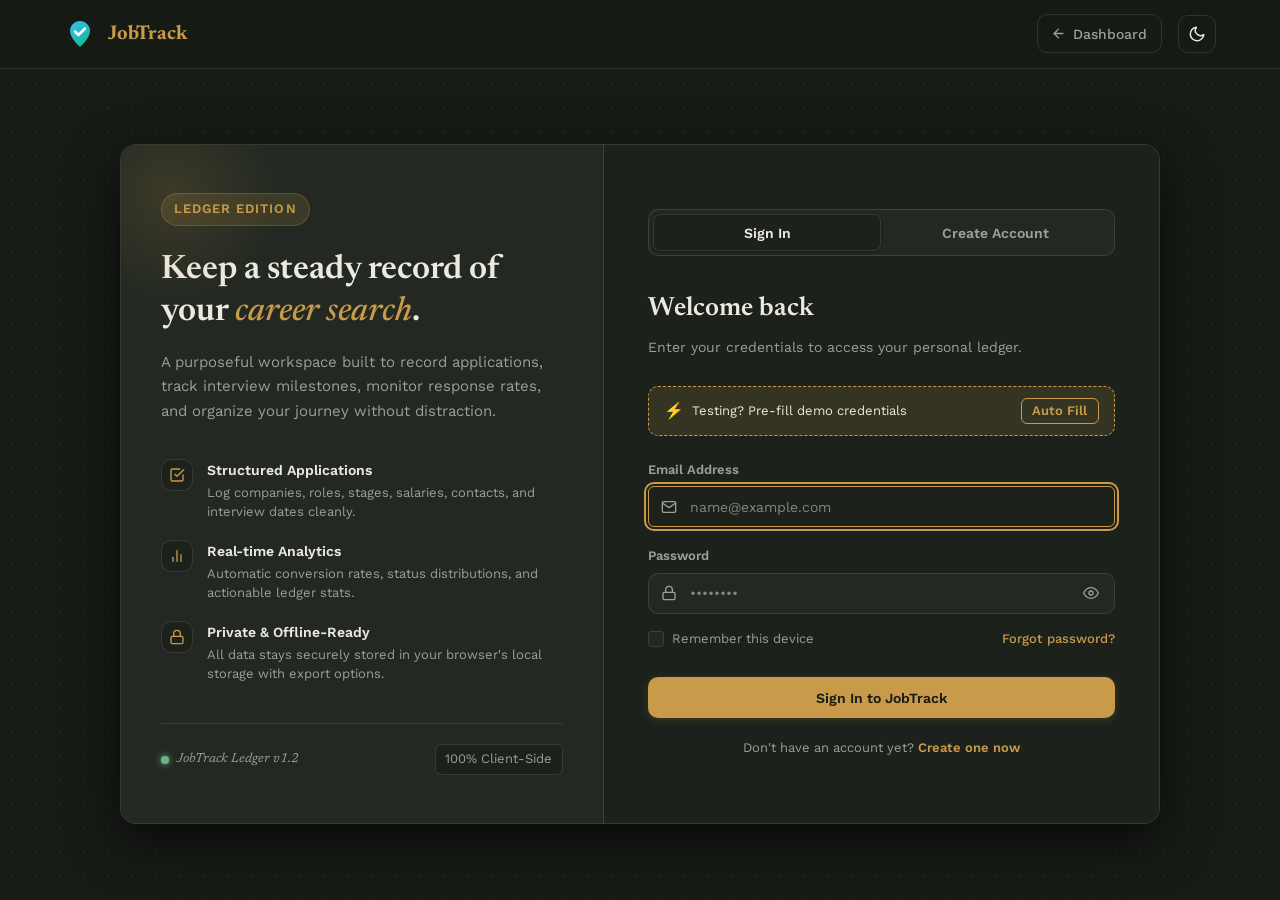
==== commit 11c65597: "add a login and sign up page with authorization" ====
--- a/HTML/index.html
+++ b/HTML/index.html
@@ -3,35 +3,41 @@
   <head>
     <meta charset="UTF-8" />
     <meta name="viewport" content="width=device-width, initial-scale=1.0" />
-    <title>JobTrack — Modern Job Application Tracker</title>
-    <!-- Update href if you saved the new CSS under a different name like style_2.css -->
-    <link rel="stylesheet" href="../Style/style.css" />
-
-    <!-- Updated Google Fonts for Modern SaaS Theme -->
+    <title>JobTrack — Sign In & Create Account</title>
+    <meta
+      name="description"
+      content="Sign in or create your JobTrack account to organize, track, and optimize your job applications in one focused ledger."
+    />
+
+    <!-- Google Fonts for Ledger Theme -->
     <link rel="preconnect" href="https://fonts.googleapis.com" />
     <link rel="preconnect" href="https://fonts.gstatic.com" crossorigin />
     <link
-      href="https://fonts.googleapis.com/css2?family=Plus+Jakarta+Sans:wght@400;500;600;700;800&display=swap"
+      href="https://fonts.googleapis.com/css2?family=Newsreader:ital,opsz,wght@0,6..72,500;0,6..72,600;0,6..72,700;1,6..72,400&family=Work+Sans:wght@400;500;600;700&display=swap"
       rel="stylesheet"
     />
+
+    <!-- Auth Stylesheet -->
+    <link rel="stylesheet" href="../Style/auth.css" />
   </head>
   <body>
     <!-- Top Navigation Header -->
-    <header class="navbar">
-      <div class="nav-container">
-        <!-- Brand Logo -->
-        <a href="#dashboard" class="logo">
+    <header class="auth-header">
+      <div class="auth-header-container">
+        <!-- Logo -->
+        <a href="dashboard.html" class="logo" title="Back to JobTrack Dashboard">
           <svg
             class="logo-svg"
-            width="34"
-            height="34"
+            width="32"
+            height="32"
             viewBox="0 0 32 32"
             fill="none"
             xmlns="http://www.w3.org/2000/svg"
+            aria-hidden="true"
           >
             <path
               d="M16 3C10.4772 3 6 7.47715 6 13C6 20.5 16 29 16 29C16 29 26 20.5 26 13C26 7.47715 21.5228 3 16 3Z"
-              fill="url(#jobtrack-grad)"
+              fill="url(#jobtrack-grad-auth)"
             />
             <path
               d="M11 13.5L14.5 17L21 10.5"
@@ -42,14 +48,13 @@
             />
             <defs>
               <linearGradient
-                id="jobtrack-grad"
+                id="jobtrack-grad-auth"
                 x1="6"
                 y1="3"
                 x2="26"
                 y2="29"
                 gradientUnits="userSpaceOnUse"
               >
-                <!-- Updated SVG gradient to match the new CSS accent-cyan to accent-teal -->
                 <stop stop-color="#38bdf8" />
                 <stop offset="1" stop-color="#10b981" />
               </linearGradient>
@@ -58,17 +63,27 @@
           <span class="logo-text">JobTrack</span>
         </a>
 
-        <!-- Navigation Links -->
-        <nav class="nav-links">
-          <a class="nav-link nav-link-dashboard active">Dashboard</a>
-          <a class="nav-link nav-link-applications">Applications</a>
-          <a class="nav-link nav-link-statistics">Statistics</a>
-          <a class="nav-link nav-link-settings">Settings</a>
-        </nav>
-
-        <!-- Right Header Actions -->
-        <div class="nav-actions">
-          <!-- Animated Dark Mode Toggle Button -->
+        <!-- Header Controls -->
+        <div class="auth-header-actions">
+          <a href="dashboard.html" class="btn-nav-back" title="Go to Dashboard">
+            <svg
+              width="15"
+              height="15"
+              viewBox="0 0 24 24"
+              fill="none"
+              stroke="currentColor"
+              stroke-width="2.2"
+              stroke-linecap="round"
+              stroke-linejoin="round"
+              aria-hidden="true"
+            >
+              <line x1="19" y1="12" x2="5" y2="12"></line>
+              <polyline points="12 19 5 12 12 5"></polyline>
+            </svg>
+            <span>Dashboard</span>
+          </a>
+
+          <!-- Theme Toggle Button -->
           <button
             id="themeToggleBtn"
             class="theme-toggle-btn"
@@ -77,14 +92,15 @@
           >
             <svg
               class="sun-icon"
-              width="20"
-              height="20"
+              width="18"
+              height="18"
               viewBox="0 0 24 24"
               fill="none"
               stroke="currentColor"
               stroke-width="2"
               stroke-linecap="round"
               stroke-linejoin="round"
+              aria-hidden="true"
             >
               <circle cx="12" cy="12" r="5"></circle>
               <line x1="12" y1="1" x2="12" y2="3"></line>
@@ -98,688 +114,632 @@
             </svg>
             <svg
               class="moon-icon"
-              width="20"
-              height="20"
+              width="18"
+              height="18"
               viewBox="0 0 24 24"
               fill="none"
               stroke="currentColor"
               stroke-width="2"
               stroke-linecap="round"
               stroke-linejoin="round"
+              aria-hidden="true"
             >
               <path d="M21 12.79A9 9 0 1 1 11.21 3 7 7 0 0 0 21 12.79z"></path>
             </svg>
           </button>
-
-          <div class="profile-avatar" title="User Profile">YF</div>
         </div>
       </div>
     </header>
 
-    <main class="main-container">
-      <!-- 1. DASHBOARD / HERO SECTION -->
-      <section id="dashboard" class="dashboard-section">
-        <div class="hero-section">
-          <div class="hero-content">
-            <h1 class="welcome-title">Welcome back, Yosab 👋</h1>
+    <!-- Main Content Area -->
+    <main class="auth-main">
+      <div class="auth-wrapper">
+        <!-- 1. Left Showcase / Brand Panel -->
+        <aside class="auth-hero-panel">
+          <div>
+            <div class="hero-badge">
+              <span>Ledger Edition</span>
+            </div>
+            <h1 class="hero-title">
+              Keep a steady record of your <em>career search</em>.
+            </h1>
             <p class="hero-description">
-              Organize, track, and optimize your job applications in one
-              interactive workspace.
+              A purposeful workspace built to record applications, track interview
+              milestones, monitor response rates, and organize your journey without distraction.
+            </p>
+
+            <ul class="hero-features">
+              <li class="feature-item">
+                <div class="feature-icon-wrapper">
+                  <svg
+                    width="16"
+                    height="16"
+                    viewBox="0 0 24 24"
+                    fill="none"
+                    stroke="currentColor"
+                    stroke-width="2"
+                    stroke-linecap="round"
+                    stroke-linejoin="round"
+                    aria-hidden="true"
+                  >
+                    <polyline points="9 11 12 14 22 4"></polyline>
+                    <path d="M21 12v7a2 2 0 0 1-2 2H5a2 2 0 0 1-2-2V5a2 2 0 0 1 2-2h11"></path>
+                  </svg>
+                </div>
+                <div class="feature-content">
+                  <h4>Structured Applications</h4>
+                  <p>Log companies, roles, stages, salaries, contacts, and interview dates cleanly.</p>
+                </div>
+              </li>
+
+              <li class="feature-item">
+                <div class="feature-icon-wrapper">
+                  <svg
+                    width="16"
+                    height="16"
+                    viewBox="0 0 24 24"
+                    fill="none"
+                    stroke="currentColor"
+                    stroke-width="2"
+                    stroke-linecap="round"
+                    stroke-linejoin="round"
+                    aria-hidden="true"
+                  >
+                    <line x1="18" y1="20" x2="18" y2="10"></line>
+                    <line x1="12" y1="20" x2="12" y2="4"></line>
+                    <line x1="6" y1="20" x2="6" y2="14"></line>
+                  </svg>
+                </div>
+                <div class="feature-content">
+                  <h4>Real-time Analytics</h4>
+                  <p>Automatic conversion rates, status distributions, and actionable ledger stats.</p>
+                </div>
+              </li>
+
+              <li class="feature-item">
+                <div class="feature-icon-wrapper">
+                  <svg
+                    width="16"
+                    height="16"
+                    viewBox="0 0 24 24"
+                    fill="none"
+                    stroke="currentColor"
+                    stroke-width="2"
+                    stroke-linecap="round"
+                    stroke-linejoin="round"
+                    aria-hidden="true"
+                  >
+                    <rect x="3" y="11" width="18" height="11" rx="2" ry="2"></rect>
+                    <path d="M7 11V7a5 5 0 0 1 10 0v4"></path>
+                  </svg>
+                </div>
+                <div class="feature-content">
+                  <h4>Private &amp; Offline-Ready</h4>
+                  <p>All data stays securely stored in your browser's local storage with export options.</p>
+                </div>
+              </li>
+            </ul>
+          </div>
+
+          <div class="hero-footer-ledger">
+            <div class="ledger-seal">
+              <span class="seal-dot"></span>
+              <span>JobTrack Ledger v1.2</span>
+            </div>
+            <span class="hero-stats-pill">100% Client-Side</span>
+          </div>
+        </aside>
+
+        <!-- 2. Right Auth Panel -->
+        <section class="auth-form-panel">
+          <!-- Segmented Tab Navigation -->
+          <div class="auth-tabs" id="authTabs" data-active="login">
+            <div class="tab-indicator"></div>
+            <button
+              type="button"
+              class="tab-btn active"
+              id="tabLogin"
+              aria-label="Switch to Sign In"
+            >
+              Sign In
+            </button>
+            <button
+              type="button"
+              class="tab-btn"
+              id="tabSignup"
+              aria-label="Switch to Create Account"
+            >
+              Create Account
+            </button>
+          </div>
+
+          <!-- ==============================================
+               A. Sign In View
+               ============================================== -->
+          <div class="form-view active" id="loginView">
+            <div class="form-panel-header">
+              <h2 class="form-panel-title">Welcome back</h2>
+              <p class="form-panel-subtitle">
+                Enter your credentials to access your personal ledger.
+              </p>
+            </div>
+
+            <!-- Quick Demo Credentials Box -->
+            <div class="demo-quick-banner">
+              <div class="demo-banner-text">
+                <span class="demo-badge-icon">⚡</span>
+                <span>Testing? Pre-fill demo credentials</span>
+              </div>
+              <button
+                type="button"
+                class="btn-demo-quick"
+                id="btnDemoLogin"
+                title="Fill demo user (yosab@jobtrack.app / password123)"
+              >
+                Auto Fill
+              </button>
+            </div>
+
+            <form class="auth-form" id="loginForm" novalidate>
+              <!-- Email Field -->
+              <div class="form-group">
+                <label for="loginEmail">Email Address</label>
+                <div class="input-wrapper">
+                  <span class="input-icon-left" aria-hidden="true">
+                    <svg
+                      width="16"
+                      height="16"
+                      viewBox="0 0 24 24"
+                      fill="none"
+                      stroke="currentColor"
+                      stroke-width="2"
+                      stroke-linecap="round"
+                      stroke-linejoin="round"
+                    >
+                      <path d="M4 4h16c1.1 0 2 .9 2 2v12c0 1.1-.9 2-2 2H4c-1.1 0-2-.9-2-2V6c0-1.1.9-2 2-2z"></path>
+                      <polyline points="22,6 12,13 2,6"></polyline>
+                    </svg>
+                  </span>
+                  <input
+                    type="email"
+                    id="loginEmail"
+                    class="form-input"
+                    placeholder="name@example.com"
+                    autocomplete="email"
+                    required
+                  />
+                </div>
+                <span class="field-error-msg" id="loginEmailError"></span>
+              </div>
+
+              <!-- Password Field -->
+              <div class="form-group">
+                <label for="loginPassword">Password</label>
+                <div class="input-wrapper">
+                  <span class="input-icon-left" aria-hidden="true">
+                    <svg
+                      width="16"
+                      height="16"
+                      viewBox="0 0 24 24"
+                      fill="none"
+                      stroke="currentColor"
+                      stroke-width="2"
+                      stroke-linecap="round"
+                      stroke-linejoin="round"
+                    >
+                      <rect x="3" y="11" width="18" height="11" rx="2" ry="2"></rect>
+                      <path d="M7 11V7a5 5 0 0 1 10 0v4"></path>
+                    </svg>
+                  </span>
+                  <input
+                    type="password"
+                    id="loginPassword"
+                    class="form-input"
+                    placeholder="••••••••"
+                    autocomplete="current-password"
+                    required
+                  />
+                  <button
+                    type="button"
+                    class="input-action-btn"
+                    id="toggleLoginPassword"
+                    aria-label="Show password"
+                  >
+                    <!-- Eye Icon -->
+                    <svg
+                      class="eye-icon"
+                      width="16"
+                      height="16"
+                      viewBox="0 0 24 24"
+                      fill="none"
+                      stroke="currentColor"
+                      stroke-width="2"
+                      stroke-linecap="round"
+                      stroke-linejoin="round"
+                    >
+                      <path d="M1 12s4-8 11-8 11 8 11 8-4 8-11 8-11-8-11-8z"></path>
+                      <circle cx="12" cy="12" r="3"></circle>
+                    </svg>
+                    <!-- Eye Slash Icon (hidden by default) -->
+                    <svg
+                      class="eye-slash-icon"
+                      width="16"
+                      height="16"
+                      viewBox="0 0 24 24"
+                      fill="none"
+                      stroke="currentColor"
+                      stroke-width="2"
+                      stroke-linecap="round"
+                      stroke-linejoin="round"
+                      style="display: none;"
+                    >
+                      <path d="M17.94 17.94A10.07 10.07 0 0 1 12 20c-7 0-11-8-11-8a18.45 18.45 0 0 1 5.06-5.94M9.9 4.24A9.12 9.12 0 0 1 12 4c7 0 11 8 11 8a18.5 18.5 0 0 1-2.16 3.19m-6.72-1.07a3 3 0 1 1-4.24-4.24"></path>
+                      <line x1="1" y1="1" x2="23" y2="23"></line>
+                    </svg>
+                  </button>
+                </div>
+                <span class="field-error-msg" id="loginPasswordError"></span>
+              </div>
+
+              <!-- Options: Remember Me & Forgot Password -->
+              <div class="form-options-row">
+                <label class="checkbox-label" for="loginRemember">
+                  <input type="checkbox" id="loginRemember" />
+                  <span>Remember this device</span>
+                </label>
+                <a href="#forgot" class="link-forgot" id="forgotPasswordLink">
+                  Forgot password?
+                </a>
+              </div>
+
+              <!-- Submit Button -->
+              <button type="submit" class="btn-submit" id="loginSubmitBtn">
+                <span class="spinner-icon"></span>
+                <span class="btn-text">Sign In to JobTrack</span>
+              </button>
+            </form>
+
+            <p class="form-footer-hint">
+              Don't have an account yet?
+              <a href="#signup" id="goToSignupLink">Create one now</a>
             </p>
           </div>
-          <button class="btn btn-primary btn-add" id="openModalBtn">
-            <svg
-              width="18"
-              height="18"
-              viewBox="0 0 24 24"
-              fill="none"
-              stroke="currentColor"
-              stroke-width="2.5"
-              stroke-linecap="round"
-              stroke-linejoin="round"
-            >
-              <line x1="12" y1="5" x2="12" y2="19"></line>
-              <line x1="5" y1="12" x2="19" y2="12"></line>
-            </svg>
-            Add Application
-          </button>
-        </div>
-
-        <!-- Dashboard Stat Cards Overview -->
-        <div class="dashboard-summary-cards">
-          <div class="stat-card total">
-            <div class="stat-info">
-              <span class="stat-label">Total</span>
-              <span class="stat-value">12</span>
+
+          <!-- ==============================================
+               B. Create Account View (Sign Up)
+               ============================================== -->
+          <div class="form-view" id="signupView">
+            <div class="form-panel-header">
+              <h2 class="form-panel-title">Create your account</h2>
+              <p class="form-panel-subtitle">
+                Set up your personal workspace and start logging opportunities.
+              </p>
             </div>
-            <div class="stat-icon-wrapper icon-total">📋</div>
+
+            <form class="auth-form" id="signupForm" novalidate>
+              <!-- Full Name Field -->
+              <div class="form-group">
+                <label for="signupName">Full Name</label>
+                <div class="input-wrapper">
+                  <span class="input-icon-left" aria-hidden="true">
+                    <svg
+                      width="16"
+                      height="16"
+                      viewBox="0 0 24 24"
+                      fill="none"
+                      stroke="currentColor"
+                      stroke-width="2"
+                      stroke-linecap="round"
+                      stroke-linejoin="round"
+                    >
+                      <path d="M20 21v-2a4 4 0 0 0-4-4H8a4 4 0 0 0-4 4v2"></path>
+                      <circle cx="12" cy="7" r="4"></circle>
+                    </svg>
+                  </span>
+                  <input
+                    type="text"
+                    id="signupName"
+                    class="form-input"
+                    placeholder="e.g. Yosab Fouad"
+                    autocomplete="name"
+                    required
+                  />
+                </div>
+                <span class="field-error-msg" id="signupNameError"></span>
+              </div>
+
+              <!-- Email Field -->
+              <div class="form-group">
+                <label for="signupEmail">Email Address</label>
+                <div class="input-wrapper">
+                  <span class="input-icon-left" aria-hidden="true">
+                    <svg
+                      width="16"
+                      height="16"
+                      viewBox="0 0 24 24"
+                      fill="none"
+                      stroke="currentColor"
+                      stroke-width="2"
+                      stroke-linecap="round"
+                      stroke-linejoin="round"
+                    >
+                      <path d="M4 4h16c1.1 0 2 .9 2 2v12c0 1.1-.9 2-2 2H4c-1.1 0-2-.9-2-2V6c0-1.1.9-2 2-2z"></path>
+                      <polyline points="22,6 12,13 2,6"></polyline>
+                    </svg>
+                  </span>
+                  <input
+                    type="email"
+                    id="signupEmail"
+                    class="form-input"
+                    placeholder="name@example.com"
+                    autocomplete="email"
+                    required
+                  />
+                </div>
+                <span class="field-error-msg" id="signupEmailError"></span>
+              </div>
+
+              <!-- Role / Target Position -->
+              <div class="form-group">
+                <label for="signupRole">Target Job Title / Discipline</label>
+                <div class="input-wrapper">
+                  <span class="input-icon-left" aria-hidden="true">
+                    <svg
+                      width="16"
+                      height="16"
+                      viewBox="0 0 24 24"
+                      fill="none"
+                      stroke="currentColor"
+                      stroke-width="2"
+                      stroke-linecap="round"
+                      stroke-linejoin="round"
+                    >
+                      <rect x="2" y="7" width="20" height="14" rx="2" ry="2"></rect>
+                      <path d="M16 21V5a2 2 0 0 0-2-2h-4a2 2 0 0 0-2 2v16"></path>
+                    </svg>
+                  </span>
+                  <input
+                    type="text"
+                    id="signupRole"
+                    class="form-input"
+                    placeholder="e.g. Frontend Engineer, Product Manager"
+                  />
+                </div>
+              </div>
+
+              <!-- Password Field -->
+              <div class="form-group">
+                <label for="signupPassword">Password</label>
+                <div class="input-wrapper">
+                  <span class="input-icon-left" aria-hidden="true">
+                    <svg
+                      width="16"
+                      height="16"
+                      viewBox="0 0 24 24"
+                      fill="none"
+                      stroke="currentColor"
+                      stroke-width="2"
+                      stroke-linecap="round"
+                      stroke-linejoin="round"
+                    >
+                      <rect x="3" y="11" width="18" height="11" rx="2" ry="2"></rect>
+                      <path d="M7 11V7a5 5 0 0 1 10 0v4"></path>
+                    </svg>
+                  </span>
+                  <input
+                    type="password"
+                    id="signupPassword"
+                    class="form-input"
+                    placeholder="At least 6 characters"
+                    autocomplete="new-password"
+                    required
+                  />
+                  <button
+                    type="button"
+                    class="input-action-btn"
+                    id="toggleSignupPassword"
+                    aria-label="Show password"
+                  >
+                    <svg
+                      class="eye-icon"
+                      width="16"
+                      height="16"
+                      viewBox="0 0 24 24"
+                      fill="none"
+                      stroke="currentColor"
+                      stroke-width="2"
+                      stroke-linecap="round"
+                      stroke-linejoin="round"
+                    >
+                      <path d="M1 12s4-8 11-8 11 8 11 8-4 8-11 8-11-8-11-8z"></path>
+                      <circle cx="12" cy="12" r="3"></circle>
+                    </svg>
+                    <svg
+                      class="eye-slash-icon"
+                      width="16"
+                      height="16"
+                      viewBox="0 0 24 24"
+                      fill="none"
+                      stroke="currentColor"
+                      stroke-width="2"
+                      stroke-linecap="round"
+                      stroke-linejoin="round"
+                      style="display: none;"
+                    >
+                      <path d="M17.94 17.94A10.07 10.07 0 0 1 12 20c-7 0-11-8-11-8a18.45 18.45 0 0 1 5.06-5.94M9.9 4.24A9.12 9.12 0 0 1 12 4c7 0 11 8 11 8a18.5 18.5 0 0 1-2.16 3.19m-6.72-1.07a3 3 0 1 1-4.24-4.24"></path>
+                      <line x1="1" y1="1" x2="23" y2="23"></line>
+                    </svg>
+                  </button>
+                </div>
+                <!-- Password Strength Meter -->
+                <div class="strength-meter-wrapper">
+                  <div class="strength-bar-track">
+                    <div class="strength-step" id="strengthStep1"></div>
+                    <div class="strength-step" id="strengthStep2"></div>
+                    <div class="strength-step" id="strengthStep3"></div>
+                    <div class="strength-step" id="strengthStep4"></div>
+                  </div>
+                  <div class="strength-label">
+                    <span>Password strength:</span>
+                    <span id="strengthText">None</span>
+                  </div>
+                </div>
+                <span class="field-error-msg" id="signupPasswordError"></span>
+              </div>
+
+              <!-- Confirm Password Field -->
+              <div class="form-group">
+                <label for="signupConfirmPassword">Confirm Password</label>
+                <div class="input-wrapper">
+                  <span class="input-icon-left" aria-hidden="true">
+                    <svg
+                      width="16"
+                      height="16"
+                      viewBox="0 0 24 24"
+                      fill="none"
+                      stroke="currentColor"
+                      stroke-width="2"
+                      stroke-linecap="round"
+                      stroke-linejoin="round"
+                    >
+                      <polyline points="20 6 9 17 4 12"></polyline>
+                    </svg>
+                  </span>
+                  <input
+                    type="password"
+                    id="signupConfirmPassword"
+                    class="form-input"
+                    placeholder="Re-enter your password"
+                    autocomplete="new-password"
+                    required
+                  />
+                  <button
+                    type="button"
+                    class="input-action-btn"
+                    id="toggleSignupConfirmPassword"
+                    aria-label="Show password"
+                  >
+                    <svg
+                      class="eye-icon"
+                      width="16"
+                      height="16"
+                      viewBox="0 0 24 24"
+                      fill="none"
+                      stroke="currentColor"
+                      stroke-width="2"
+                      stroke-linecap="round"
+                      stroke-linejoin="round"
+                    >
+                      <path d="M1 12s4-8 11-8 11 8 11 8-4 8-11 8-11-8-11-8z"></path>
+                      <circle cx="12" cy="12" r="3"></circle>
+                    </svg>
+                    <svg
+                      class="eye-slash-icon"
+                      width="16"
+                      height="16"
+                      viewBox="0 0 24 24"
+                      fill="none"
+                      stroke="currentColor"
+                      stroke-width="2"
+                      stroke-linecap="round"
+                      stroke-linejoin="round"
+                      style="display: none;"
+                    >
+                      <path d="M17.94 17.94A10.07 10.07 0 0 1 12 20c-7 0-11-8-11-8a18.45 18.45 0 0 1 5.06-5.94M9.9 4.24A9.12 9.12 0 0 1 12 4c7 0 11 8 11 8a18.5 18.5 0 0 1-2.16 3.19m-6.72-1.07a3 3 0 1 1-4.24-4.24"></path>
+                      <line x1="1" y1="1" x2="23" y2="23"></line>
+                    </svg>
+                  </button>
+                </div>
+                <span class="field-error-msg" id="signupConfirmError"></span>
+              </div>
+
+              <!-- Terms Checkbox -->
+              <div class="form-group">
+                <label class="checkbox-label" for="signupTerms">
+                  <input type="checkbox" id="signupTerms" checked />
+                  <span>I agree to store account &amp; application ledger data locally in this browser</span>
+                </label>
+                <span class="field-error-msg" id="signupTermsError"></span>
+              </div>
+
+              <!-- Submit Button -->
+              <button type="submit" class="btn-submit" id="signupSubmitBtn">
+                <span class="spinner-icon"></span>
+                <span class="btn-text">Create Free Account</span>
+              </button>
+            </form>
+
+            <p class="form-footer-hint">
+              Already have an account?
+              <a href="#login" id="goToLoginLink">Sign in here</a>
+            </p>
           </div>
-          <div class="stat-card applied">
-            <div class="stat-info">
-              <span class="stat-label">Applied</span>
-              <span class="stat-value">5</span>
-            </div>
-            <div class="stat-icon-wrapper icon-applied">🚀</div>
-          </div>
-          <div class="stat-card screening">
-            <div class="stat-info">
-              <span class="stat-label">Screening</span>
-              <span class="stat-value">1</span>
-            </div>
-            <div class="stat-icon-wrapper icon-screening">🔍</div>
-          </div>
-          <div class="stat-card interviews">
-            <div class="stat-info">
-              <span class="stat-label">Interviews</span>
-              <span class="stat-value">3</span>
-            </div>
-            <div class="stat-icon-wrapper icon-interview">🎯</div>
-          </div>
-          <div class="stat-card offers">
-            <div class="stat-info">
-              <span class="stat-label">Offers</span>
-              <span class="stat-value">1</span>
-            </div>
-            <div class="stat-icon-wrapper icon-offer">🎉</div>
-          </div>
-          <div class="stat-card rejected">
-            <div class="stat-info">
-              <span class="stat-label">Rejected</span>
-              <span class="stat-value">2</span>
-            </div>
-            <div class="stat-icon-wrapper icon-rejected">⏳</div>
-          </div>
-        </div>
-
-        <!-- Down Arrow Anchor Button -->
-        <div class="scroll-down-wrapper">
-          <a
-            class="scroll-down-btn"
-            id="scrollDownBtn"
-            aria-label="Scroll down to applications"
+        </section>
+      </div>
+    </main>
+
+    <!-- Forgot Password Modal -->
+    <div class="auth-modal-overlay" id="forgotModal" role="dialog" aria-modal="true" aria-labelledby="forgotTitle">
+      <div class="auth-modal-card">
+        <button
+          type="button"
+          class="modal-close-btn"
+          id="closeForgotModalBtn"
+          aria-label="Close dialog"
+        >
+          <svg
+            width="18"
+            height="18"
+            viewBox="0 0 24 24"
+            fill="none"
+            stroke="currentColor"
+            stroke-width="2"
+            stroke-linecap="round"
+            stroke-linejoin="round"
           >
-            <svg
-              width="24"
-              height="24"
-              viewBox="0 0 24 24"
-              fill="none"
-              stroke="currentColor"
-              stroke-width="2.5"
-              stroke-linecap="round"
-              stroke-linejoin="round"
-            >
-              <polyline points="6 9 12 15 18 9"></polyline>
-            </svg>
-          </a>
-        </div>
-      </section>
-
-      <hr class="section-divider" />
-
-      <!-- 2. APPLICATIONS SECTION -->
-      <section id="applications" class="applications-section">
-        <div class="section-header">
-          <h2 class="section-title">Manage Applications</h2>
-          <p class="section-subtitle">
-            Search, filter, and modify your submitted job applications.
+            <line x1="18" y1="6" x2="6" y2="18"></line>
+            <line x1="6" y1="6" x2="18" y2="18"></line>
+          </svg>
+        </button>
+
+        <div class="modal-header">
+          <h3 id="forgotTitle">Account Recovery</h3>
+          <p>
+            Enter your account email to retrieve or inspect your local credentials.
           </p>
         </div>
 
-        <!-- Controls Bar: Search, Filters, Sort -->
-        <div class="controls-bar">
-          <div class="search-box">
-            <svg
-              class="search-icon"
-              width="18"
-              height="18"
-              viewBox="0 0 24 24"
-              fill="none"
-              stroke="currentColor"
-              stroke-width="2"
-            >
-              <circle cx="11" cy="11" r="8"></circle>
-              <line x1="21" y1="21" x2="16.65" y2="16.65"></line>
-            </svg>
-            <input
-              type="text"
-              placeholder="Search by company, position, location, or notes..."
-              class="search-input"
-              id="searchInput"
-            />
-          </div>
-
-          <div class="filters">
-            <button class="filter-btn active" data-filter="All">All</button>
-            <button class="filter-btn" data-filter="Applied">Applied</button>
-            <button class="filter-btn" data-filter="Screening">
-              Screening
-            </button>
-            <button class="filter-btn" data-filter="Interview">
-              Interview
-            </button>
-            <button class="filter-btn" data-filter="Offer">Offer</button>
-            <button class="filter-btn" data-filter="Rejected">Rejected</button>
-          </div>
-
-          <div class="sort-box">
-            <select class="sort-dropdown" id="sortDropdown">
-              <option value="newest">Sort: Newest</option>
-              <option value="oldest">Sort: Oldest</option>
-              <option value="company">Company (A-Z)</option>
-              <option value="position">Position (A-Z)</option>
-            </select>
-          </div>
-        </div>
-
-        <!-- Application Cards Grid -->
-        <div class="cards-grid" id="cardsGrid">
-          <!-- Card 1 -->
-          <article class="app-card">
-            <div class="card-header">
-              <div class="company-brand">
-                <div class="company-logo">V</div>
-                <div>
-                  <h3 class="role-title">Frontend Engineer</h3>
-                  <p class="company-name">Vercel</p>
-                </div>
-              </div>
-              <span class="badge badge-interview">Interview</span>
-            </div>
-            <div class="card-body">
-              <p class="card-detail">📍 <strong>Location:</strong> Remote</p>
-              <p class="card-detail">
-                📅 <strong>Applied:</strong> Aug 08, 2026
-              </p>
-              <p class="card-detail">
-                💰 <strong>Salary:</strong> $110,000 / yr
-              </p>
-              <p class="card-detail">
-                👤 <strong>Contact:</strong> Sarah (Recruiter)
-              </p>
-              <p class="card-notes">
-                Technical interview next week. Reviewing Next.js & React state
-                concepts.
-              </p>
-            </div>
-            <div class="card-footer">
-              <a
-                href="https://vercel.com/careers"
-                target="_blank"
-                rel="noopener"
-                class="btn-link"
-                >View Job URL &rarr;</a
-              >
-              <div class="card-actions">
-                <button class="btn-icon" title="Edit">✏️</button>
-                <button class="btn-icon" title="Delete">🗑️</button>
-              </div>
-            </div>
-          </article>
-
-          <!-- Card 2 -->
-          <article class="app-card">
-            <div class="card-header">
-              <div class="company-brand">
-                <div class="company-logo logo-gh">G</div>
-                <div>
-                  <h3 class="role-title">Full Stack Developer</h3>
-                  <p class="company-name">GitHub</p>
-                </div>
-              </div>
-              <span class="badge badge-offer">Offer</span>
-            </div>
-            <div class="card-body">
-              <p class="card-detail">📍 <strong>Location:</strong> Remote</p>
-              <p class="card-detail">
-                📅 <strong>Applied:</strong> Jul 15, 2026
-              </p>
-              <p class="card-detail">
-                💰 <strong>Salary:</strong> $125,000 / yr
-              </p>
-              <p class="card-detail">
-                👤 <strong>Contact:</strong> tech-hiring@github.com
-              </p>
-              <p class="card-notes">
-                Received official offer letter! Compensation review in progress.
-              </p>
-            </div>
-            <div class="card-footer">
-              <a
-                href="https://github.com/about/careers"
-                target="_blank"
-                rel="noopener"
-                class="btn-link"
-                >View Job URL &rarr;</a
-              >
-              <div class="card-actions">
-                <button class="btn-icon" title="Edit">✏️</button>
-                <button class="btn-icon" title="Delete">🗑️</button>
-              </div>
-            </div>
-          </article>
-
-          <!-- Card 3 -->
-          <article class="app-card">
-            <div class="card-header">
-              <div class="company-brand">
-                <div class="company-logo logo-ms">M</div>
-                <div>
-                  <h3 class="role-title">Backend Engineer (NestJS)</h3>
-                  <p class="company-name">Microsoft</p>
-                </div>
-              </div>
-              <!-- Replaced badge-screening with badge-applied for native CSS styling fallback -->
-              <span class="badge badge-applied">Screening</span>
-            </div>
-            <div class="card-body">
-              <p class="card-detail">
-                📍 <strong>Location:</strong> Cairo, Egypt (Hybrid)
-              </p>
-              <p class="card-detail">
-                📅 <strong>Applied:</strong> Aug 02, 2026
-              </p>
-              <p class="card-detail">
-                💰 <strong>Salary:</strong> EGP 45,000 / mo
-              </p>
-              <p class="card-detail">
-                👤 <strong>Contact:</strong> hr@microsoft.com
-              </p>
-              <p class="card-notes">
-                HR screening call scheduled for Thursday morning.
-              </p>
-            </div>
-            <div class="card-footer">
-              <a
-                href="https://careers.microsoft.com"
-                target="_blank"
-                rel="noopener"
-                class="btn-link"
-                >View Job URL &rarr;</a
-              >
-              <div class="card-actions">
-                <button class="btn-icon" title="Edit">✏️</button>
-                <button class="btn-icon" title="Delete">🗑️</button>
-              </div>
-            </div>
-          </article>
-        </div>
-
-        <!-- Empty State View -->
-        <div class="empty-state hidden" id="emptyState">
-          <div class="empty-icon">📂</div>
-          <h3 class="empty-title">No applications found</h3>
-          <p class="empty-text">
-            Start tracking your job search or adjust your active search and
-            filter settings.
-          </p>
-          <button class="btn btn-primary empty-btn" id="emptyAddBtn">
-            + Add New Application
-          </button>
-        </div>
-      </section>
-
-      <hr class="section-divider" />
-
-      <!-- 3. STATISTICS SECTION -->
-      <section id="statistics" class="statistics-detailed-section">
-        <div class="section-header">
-          <h2 class="section-title">Statistics & Insights</h2>
-          <p class="section-subtitle">
-            Analyze application performance, response rates, and offer ratios.
-          </p>
-        </div>
-
-        <div class="stats-overview-grid">
-          <div class="app-card stat-summary-card">
-            <h3>Response Rate</h3>
-            <p class="stat-value stat-value-highlight">41.7%</p>
-            <p class="card-detail">
-              5 responses (Screening, Interview, Offer) out of 12 total
-              applications.
-            </p>
-          </div>
-
-          <div class="app-card stat-summary-card">
-            <h3>Interview Rate</h3>
-            <p class="stat-value stat-value-highlight">25.0%</p>
-            <p class="card-detail">
-              3 applications reached the interview stage.
-            </p>
-          </div>
-
-          <div class="app-card stat-summary-card">
-            <h3>Offer Rate</h3>
-            <p class="stat-value stat-value-highlight">8.3%</p>
-            <p class="card-detail">
-              1 formal offer extended from active search.
-            </p>
-          </div>
-
-          <div class="app-card stat-breakdown-card">
-            <h3>Status Breakdown</h3>
-            <div class="breakdown-list">
-              <div class="breakdown-item">
-                <span>Applied</span> <strong>41.7% (5)</strong>
-              </div>
-              <div class="breakdown-item">
-                <span>Screening</span> <strong>8.3% (1)</strong>
-              </div>
-              <div class="breakdown-item">
-                <span>Interviews</span> <strong>25.0% (3)</strong>
-              </div>
-              <div class="breakdown-item">
-                <span>Offers</span> <strong>8.3% (1)</strong>
-              </div>
-              <div class="breakdown-item">
-                <span>Rejected</span> <strong>16.7% (2)</strong>
-              </div>
-            </div>
-          </div>
-        </div>
-      </section>
-
-      <hr class="section-divider" />
-
-      <!-- 4. SETTINGS SECTION -->
-      <section id="settings" class="settings-section">
-        <div class="section-header">
-          <h2 class="section-title">Settings & Preferences</h2>
-          <p class="section-subtitle">
-            Configure your profile, app appearance, data persistence, and
-            default views.
-          </p>
-        </div>
-
-        <div class="settings-grid">
-          <!-- Card 1: User Profile Settings -->
-          <div class="app-card settings-card">
-            <div class="settings-card-header">
-              <div class="settings-icon">👤</div>
-              <div>
-                <h3 class="settings-card-title">User Profile</h3>
-                <p class="card-detail">
-                  Manage how your name and avatar appear across JobTrack.
-                </p>
-              </div>
-            </div>
-            <div class="settings-card-body">
-              <div class="form-group">
-                <label for="settingUserName">Full Name</label>
-                <input
-                  type="text"
-                  id="settingUserName"
-                  class="search-input"
-                  value="Yosab Fouad"
-                />
-              </div>
-              <div class="form-group">
-                <label for="settingUserInitials">Avatar Initials</label>
-                <input
-                  type="text"
-                  id="settingUserInitials"
-                  class="search-input"
-                  value="YF"
-                  maxlength="3"
-                />
-              </div>
-            </div>
-            <div class="settings-card-footer">
-              <button class="btn btn-primary" id="saveProfileBtn">
-                Save Profile
-              </button>
-            </div>
-          </div>
-
-          <!-- Card 2: Appearance & UI Preferences -->
-          <div class="app-card settings-card">
-            <div class="settings-card-header">
-              <div class="settings-icon">🎨</div>
-              <div>
-                <h3 class="settings-card-title">Appearance & Display</h3>
-                <p class="card-detail">
-                  Customize visual theme choices and dynamic behavior.
-                </p>
-              </div>
-            </div>
-            <div class="settings-card-body">
-              <div class="setting-toggle-row">
-                <div class="toggle-info">
-                  <span class="toggle-label">Dark Theme</span>
-                  <span class="toggle-desc"
-                    >Switch between deep dark mode and crisp light theme.</span
-                  >
-                </div>
-                <label class="switch">
-                  <input type="checkbox" id="settingThemeToggle" checked />
-                  <span class="slider"></span>
-                </label>
-              </div>
-              <div class="setting-toggle-row">
-                <div class="toggle-info">
-                  <span class="toggle-label">Compact Cards</span>
-                  <span class="toggle-desc"
-                    >Reduce application card padding for denser information
-                    views.</span
-                  >
-                </div>
-                <label class="switch">
-                  <input type="checkbox" id="settingCompactToggle" />
-                  <span class="slider"></span>
-                </label>
-              </div>
-            </div>
-          </div>
-
-          <!-- Card 3: Default Job Search Preferences -->
-          <div class="app-card settings-card">
-            <div class="settings-card-header">
-              <div class="settings-icon">⚙️</div>
-              <div>
-                <h3 class="settings-card-title">Tracker Defaults</h3>
-                <p class="card-detail">
-                  Set your preferred initial filters and currency indicators.
-                </p>
-              </div>
-            </div>
-            <div class="settings-card-body">
-              <div class="form-group">
-                <label for="settingDefaultSort">Default Sort Order</label>
-                <select
-                  id="settingDefaultSort"
-                  class="sort-dropdown"
-                  style="width: 100%"
-                >
-                  <option value="newest">Sort: Newest</option>
-                  <option value="oldest">Sort: Oldest</option>
-                  <option value="company">Company (A-Z)</option>
-                  <option value="position">Position (A-Z)</option>
-                </select>
-              </div>
-              <div class="form-group">
-                <label for="settingCurrency">Preferred Currency Format</label>
-                <select
-                  id="settingCurrency"
-                  class="sort-dropdown"
-                  style="width: 100%"
-                >
-                  <option value="USD">USD ($)</option>
-                  <option value="EGP">EGP (EGP)</option>
-                  <option value="EUR">EUR (€)</option>
-                  <option value="GBP">GBP (£)</option>
-                </select>
-              </div>
-            </div>
-          </div>
-
-          <!-- Card 4: LocalStorage & Data Management -->
-          <div class="app-card settings-card danger-zone">
-            <div class="settings-card-header">
-              <div class="settings-icon">💾</div>
-              <div>
-                <h3 class="settings-card-title">Data Persistence & Backup</h3>
-                <p class="card-detail">
-                  Backup your JSON records or reset your workspace state
-                  completely.
-                </p>
-              </div>
-            </div>
-            <div class="settings-card-body">
-              <p class="card-detail" style="margin-bottom: 1rem">
-                Your job search records are automatically saved to your
-                browser's LocalStorage.
-              </p>
-              <div class="settings-actions">
-                <button class="btn btn-secondary" id="exportDataBtn">
-                  📤 Export JSON
-                </button>
-                <button class="btn btn-secondary" id="importDataBtn">
-                  📥 Import JSON
-                </button>
-                <button class="btn btn-danger" id="clearDataBtn">
-                  🗑️ Clear All Data
-                </button>
-              </div>
-            </div>
-          </div>
-        </div>
-      </section>
-    </main>
-
-    <!-- Application Modal -->
-    <div class="modal-overlay hidden" id="modalOverlay">
-      <div class="modal-box">
-        <div class="modal-header">
-          <h3 id="modalTitle">Add New Application</h3>
-          <button
-            class="close-modal-btn"
-            id="closeModalBtn"
-            aria-label="Close modal"
-          >
-            &times;
-          </button>
-        </div>
-        <form class="modal-form" id="applicationForm">
-          <div class="form-grid">
-            <div class="form-group">
-              <label for="companyInput">Company Name *</label>
+        <form id="forgotPasswordForm">
+          <div class="form-group">
+            <label for="forgotEmailInput">Registered Email</label>
+            <div class="input-wrapper input-no-left-icon">
               <input
-                type="text"
-                id="companyInput"
-                placeholder="e.g. Stripe"
+                type="email"
+                id="forgotEmailInput"
+                class="form-input"
+                placeholder="name@example.com"
                 required
               />
             </div>
-
-            <div class="form-group">
-              <label for="positionInput">Position *</label>
-              <input
-                type="text"
-                id="positionInput"
-                placeholder="e.g. Software Engineer"
-                required
-              />
-            </div>
-
-            <div class="form-group">
-              <label for="statusSelect">Status</label>
-              <select id="statusSelect">
-                <option value="Applied">Applied</option>
-                <option value="Screening">Screening</option>
-                <option value="Interview">Interview</option>
-                <option value="Offer">Offer</option>
-                <option value="Rejected">Rejected</option>
-              </select>
-            </div>
-
-            <div class="form-group">
-              <label for="locationInput">Location</label>
-              <input
-                type="text"
-                id="locationInput"
-                placeholder="e.g. Remote / San Francisco, CA"
-              />
-            </div>
-
-            <div class="form-group">
-              <label for="dateAppliedInput">Date Applied</label>
-              <input type="date" id="dateAppliedInput" />
-            </div>
-
-            <div class="form-group">
-              <label for="salaryInput">Salary / Compensation</label>
-              <input
-                type="text"
-                id="salaryInput"
-                placeholder="e.g. $90,000 / yr"
-              />
-            </div>
-
-            <div class="form-group full-width">
-              <label for="jobUrlInput">Job Posting URL</label>
-              <input
-                type="url"
-                id="jobUrlInput"
-                placeholder="https://company.com/careers/job"
-              />
-            </div>
-
-            <div class="form-group full-width">
-              <label for="contactInput">Contact Information</label>
-              <input
-                type="text"
-                id="contactInput"
-                placeholder="e.g. Jane Doe (Recruiter) - jane@company.com"
-              />
-            </div>
-
-            <div class="form-group full-width">
-              <label for="notesInput">Notes</label>
-              <textarea
-                id="notesInput"
-                rows="3"
-                placeholder="Add preparation details, interview feedback, or follow-up dates..."
-              ></textarea>
-            </div>
+            <div id="forgotMsg" style="margin-top: 0.6rem; font-size: var(--fs-xs); line-height: 1.5;"></div>
           </div>
 
           <div class="modal-actions">
-            <button type="button" class="btn btn-secondary" id="cancelBtn">
-              Cancel
+            <button type="button" class="btn-secondary" id="cancelForgotModalBtn">
+              Close
             </button>
-            <button type="submit" class="btn btn-primary" id="saveAppBtn">
-              Save Application
+            <button type="submit" class="btn-submit" style="width: auto; margin-top: 0; padding: 0.65rem 1.25rem;">
+              Find Password
             </button>
           </div>
         </form>
       </div>
     </div>
-    <!-- Interactive Dynamic Power Scroll To Top Button -->
-    <button id="scrollTopBtn" class="scroll-top-btn" aria-label="Scroll to top">
-      <svg class="power-ring" viewBox="0 0 100 100">
-        <circle class="power-ring-bg" cx="50" cy="50" r="42" />
-        <circle
-          class="power-ring-fill"
-          id="powerRingFill"
-          cx="50"
-          cy="50"
-          r="42"
-        />
-      </svg>
-      <svg
-        class="arrow-icon"
-        width="22"
-        height="22"
-        viewBox="0 0 24 24"
-        fill="none"
-        stroke="currentColor"
-        stroke-width="3"
-        stroke-linecap="round"
-        stroke-linejoin="round"
-      >
-        <polyline points="18 15 12 9 6 15"></polyline>
-      </svg>
-    </button>
-
-    <script src="../JS/main.js"></script>
+
+    <!-- Toast Notification Container -->
+    <div class="toast-container" id="toastContainer" aria-live="polite"></div>
+
+    <!-- Auth Script -->
+    <script src="../JS/auth.js"></script>
   </body>
 </html>
--- a/Style/auth.css
+++ b/Style/auth.css
@@ -0,0 +1,1077 @@
+/* ==========================================================================
+   JobTrack Auth CSS — Ledger Theme Authentication & Sign Up
+   ========================================================================== */
+
+@import url("https://fonts.googleapis.com/css2?family=Newsreader:ital,opsz,wght@0,6..72,500;0,6..72,600;0,6..72,700;1,6..72,400&family=Work+Sans:wght@400;500;600;700&display=swap");
+
+/* 1. Shared Tokens */
+:root {
+  --font-display: "Newsreader", Georgia, "Times New Roman", serif;
+  --font-body: "Work Sans", -apple-system, BlinkMacSystemFont, "Segoe UI", Roboto, sans-serif;
+
+  --fs-2xs: 0.8125rem;  /* 13px */
+  --fs-xs: 0.875rem;    /* 14px */
+  --fs-sm: 0.9375rem;   /* 15px */
+  --fs-base: 1rem;      /* 16px */
+  --fs-md: 1.0625rem;   /* 17px */
+  --fs-lg: 1.25rem;     /* 20px */
+  --fs-xl: 1.65rem;     /* 26px */
+  --fs-2xl: 2.1rem;     /* 34px */
+  --fs-3xl: 2.6rem;     /* 42px */
+
+  --radius-sm: 6px;
+  --radius-md: 10px;
+  --radius-lg: 16px;
+  --radius-full: 9999px;
+
+  --transition-fast: 150ms ease;
+  --transition-base: 220ms ease;
+  --transition-slow: 350ms cubic-bezier(0.16, 1, 0.3, 1);
+}
+
+/* 2. Light Theme */
+:root[data-theme="light"] {
+  --bg-main: #e6e8e0;
+  --bg-navbar: rgba(230, 232, 224, 0.92);
+  --bg-surface: #dbded2;
+  --bg-surface-hover: #d2d6c9;
+  --bg-raised: #f0f1eb;
+  --bg-card: #f4f5f0;
+
+  --text-main: #262b24;
+  --text-muted: #6b7062;
+  --text-inverse: #f5f6f0;
+
+  --border-color: #c9cdbf;
+  --border-hover: #abb09f;
+  --border-focus: #9c6e2e;
+
+  --shadow-sm: 0 1px 3px rgba(38, 43, 36, 0.08);
+  --shadow-md: 0 4px 16px rgba(38, 43, 36, 0.1);
+  --shadow-lg: 0 12px 36px rgba(38, 43, 36, 0.14);
+
+  --accent: #9c6e2e; /* brass */
+  --accent-hover: #7f591f;
+  --accent-light: rgba(156, 110, 46, 0.12);
+  --accent-secondary: #74566e; /* dusty plum */
+
+  --color-success: #3f7a5b;
+  --color-success-bg: rgba(63, 122, 91, 0.14);
+  --color-error: #a84232;
+  --color-error-bg: rgba(168, 66, 50, 0.12);
+  --color-warning: #b07e2c;
+  --color-warning-bg: rgba(176, 126, 44, 0.14);
+
+  --hero-pattern: radial-gradient(#c9cdbf 1px, transparent 1px);
+}
+
+/* 3. Dark Theme */
+:root[data-theme="dark"] {
+  --bg-main: #171b16;
+  --bg-navbar: rgba(23, 27, 22, 0.92);
+  --bg-surface: #232922;
+  --bg-surface-hover: #2b332a;
+  --bg-raised: #1e231d;
+  --bg-card: #1c211b;
+
+  --text-main: #ece9de;
+  --text-muted: #9ba091;
+  --text-inverse: #171b16;
+
+  --border-color: rgba(236, 233, 222, 0.12);
+  --border-hover: rgba(236, 233, 222, 0.22);
+  --border-focus: #c99a4a;
+
+  --shadow-sm: 0 1px 3px rgba(0, 0, 0, 0.4);
+  --shadow-md: 0 8px 24px rgba(0, 0, 0, 0.5);
+  --shadow-lg: 0 16px 48px rgba(0, 0, 0, 0.65);
+
+  --accent: #c99a4a; /* warm brass */
+  --accent-hover: #dbae5e;
+  --accent-light: rgba(201, 154, 74, 0.15);
+  --accent-secondary: #a084a0;
+
+  --color-success: #6bb387;
+  --color-success-bg: rgba(107, 179, 135, 0.16);
+  --color-error: #df6e58;
+  --color-error-bg: rgba(223, 110, 88, 0.18);
+  --color-warning: #e0aa53;
+  --color-warning-bg: rgba(224, 170, 83, 0.16);
+
+  --hero-pattern: radial-gradient(rgba(236, 233, 222, 0.08) 1px, transparent 1px);
+}
+
+/* 4. Global Reset */
+*,
+*::before,
+*::after {
+  box-sizing: border-box;
+  margin: 0;
+  padding: 0;
+}
+
+body {
+  font-family: var(--font-body);
+  font-size: var(--fs-base);
+  background-color: var(--bg-main);
+  color: var(--text-main);
+  line-height: 1.6;
+  min-height: 100vh;
+  display: flex;
+  flex-direction: column;
+  -webkit-font-smoothing: antialiased;
+  -moz-osx-font-smoothing: grayscale;
+  transition: background-color var(--transition-base), color var(--transition-base);
+  position: relative;
+  overflow-x: hidden;
+}
+
+/* Background texture */
+body::before {
+  content: "";
+  position: fixed;
+  inset: 0;
+  background-image: var(--hero-pattern);
+  background-size: 24px 24px;
+  opacity: 0.65;
+  pointer-events: none;
+  z-index: 0;
+}
+
+a {
+  color: inherit;
+  text-decoration: none;
+}
+
+/* Focus Visibility */
+a:focus-visible,
+button:focus-visible,
+input:focus-visible {
+  outline: 2px solid var(--border-focus);
+  outline-offset: 2px;
+  border-radius: var(--radius-sm);
+}
+
+/* ==========================================================================
+   5. Header Navigation
+   ========================================================================== */
+.auth-header {
+  position: relative;
+  z-index: 10;
+  background-color: var(--bg-navbar);
+  backdrop-filter: blur(12px);
+  -webkit-backdrop-filter: blur(12px);
+  border-bottom: 1px solid var(--border-color);
+  width: 100%;
+}
+
+.auth-header-container {
+  max-width: 1200px;
+  margin: 0 auto;
+  padding: 0.9rem 1.5rem;
+  display: flex;
+  align-items: center;
+  justify-content: space-between;
+}
+
+.logo {
+  display: flex;
+  align-items: center;
+  gap: 0.75rem;
+}
+
+.logo-svg {
+  flex-shrink: 0;
+  transition: transform var(--transition-base);
+}
+
+.logo:hover .logo-svg {
+  transform: rotate(-4deg) scale(1.04);
+}
+
+.logo-text {
+  font-family: var(--font-display);
+  font-size: var(--fs-lg);
+  font-weight: 700;
+  color: var(--accent);
+  letter-spacing: -0.01em;
+}
+
+.auth-header-actions {
+  display: flex;
+  align-items: center;
+  gap: 1rem;
+}
+
+.btn-nav-back {
+  display: inline-flex;
+  align-items: center;
+  gap: 0.45rem;
+  font-size: var(--fs-xs);
+  font-weight: 500;
+  color: var(--text-muted);
+  padding: 0.45rem 0.85rem;
+  border: 1px solid var(--border-color);
+  border-radius: var(--radius-md);
+  transition: color var(--transition-fast), border-color var(--transition-fast), background-color var(--transition-fast);
+}
+
+.btn-nav-back:hover {
+  color: var(--text-main);
+  background-color: var(--bg-surface);
+  border-color: var(--border-hover);
+}
+
+.theme-toggle-btn {
+  background: transparent;
+  border: 1px solid var(--border-color);
+  color: var(--text-main);
+  width: 38px;
+  height: 38px;
+  border-radius: var(--radius-md);
+  display: inline-flex;
+  align-items: center;
+  justify-content: center;
+  cursor: pointer;
+  position: relative;
+  transition: background-color var(--transition-fast), border-color var(--transition-fast);
+}
+
+.theme-toggle-btn:hover {
+  background-color: var(--bg-surface);
+  border-color: var(--border-hover);
+}
+
+.sun-icon,
+.moon-icon {
+  position: absolute;
+  transition: transform var(--transition-base), opacity var(--transition-base);
+}
+
+[data-theme="light"] .sun-icon {
+  opacity: 1;
+  transform: rotate(0deg) scale(1);
+}
+
+[data-theme="light"] .moon-icon {
+  opacity: 0;
+  transform: rotate(-90deg) scale(0.5);
+}
+
+[data-theme="dark"] .sun-icon {
+  opacity: 0;
+  transform: rotate(90deg) scale(0.5);
+}
+
+[data-theme="dark"] .moon-icon {
+  opacity: 1;
+  transform: rotate(0deg) scale(1);
+}
+
+/* ==========================================================================
+   6. Main Auth Layout
+   ========================================================================== */
+.auth-main {
+  flex: 1;
+  display: flex;
+  align-items: center;
+  justify-content: center;
+  padding: 2.5rem 1.5rem;
+  position: relative;
+  z-index: 1;
+}
+
+.auth-wrapper {
+  max-width: 1040px;
+  width: 100%;
+  display: grid;
+  grid-template-columns: 1fr 1.15fr;
+  background-color: var(--bg-card);
+  border: 1px solid var(--border-color);
+  border-radius: var(--radius-lg);
+  box-shadow: var(--shadow-lg);
+  overflow: hidden;
+  animation: auth-card-appear 480ms cubic-bezier(0.16, 1, 0.3, 1) both;
+}
+
+@keyframes auth-card-appear {
+  from {
+    opacity: 0;
+    transform: translateY(16px) scale(0.99);
+  }
+  to {
+    opacity: 1;
+    transform: translateY(0) scale(1);
+  }
+}
+
+/* ==========================================================================
+   7. Left Showcase Panel
+   ========================================================================== */
+.auth-hero-panel {
+  background-color: var(--bg-surface);
+  border-right: 1px solid var(--border-color);
+  padding: 3rem 2.5rem;
+  display: flex;
+  flex-direction: column;
+  justify-content: space-between;
+  position: relative;
+  overflow: hidden;
+}
+
+.auth-hero-panel::before {
+  content: "";
+  position: absolute;
+  top: -60px;
+  left: -60px;
+  width: 220px;
+  height: 220px;
+  background: radial-gradient(circle, var(--accent-light) 0%, transparent 70%);
+  border-radius: 50%;
+  pointer-events: none;
+}
+
+.hero-badge {
+  display: inline-flex;
+  align-items: center;
+  gap: 0.4rem;
+  font-size: var(--fs-2xs);
+  font-weight: 600;
+  text-transform: uppercase;
+  letter-spacing: 0.08em;
+  color: var(--accent);
+  background-color: var(--accent-light);
+  padding: 0.3rem 0.75rem;
+  border-radius: var(--radius-full);
+  width: fit-content;
+  margin-bottom: 1.5rem;
+  border: 1px solid rgba(201, 154, 74, 0.25);
+}
+
+.hero-title {
+  font-family: var(--font-display);
+  font-size: var(--fs-2xl);
+  font-weight: 600;
+  line-height: 1.25;
+  color: var(--text-main);
+  margin-bottom: 1rem;
+}
+
+.hero-title em {
+  font-style: italic;
+  font-weight: 500;
+  color: var(--accent);
+}
+
+.hero-description {
+  font-size: var(--fs-sm);
+  color: var(--text-muted);
+  line-height: 1.65;
+  margin-bottom: 2.2rem;
+}
+
+.hero-features {
+  list-style: none;
+  display: flex;
+  flex-direction: column;
+  gap: 1.15rem;
+  margin-bottom: 2.5rem;
+}
+
+.feature-item {
+  display: flex;
+  align-items: flex-start;
+  gap: 0.85rem;
+}
+
+.feature-icon-wrapper {
+  width: 32px;
+  height: 32px;
+  border-radius: var(--radius-md);
+  background-color: var(--bg-card);
+  border: 1px solid var(--border-color);
+  display: flex;
+  align-items: center;
+  justify-content: center;
+  color: var(--accent);
+  flex-shrink: 0;
+}
+
+.feature-content h4 {
+  font-size: var(--fs-xs);
+  font-weight: 600;
+  color: var(--text-main);
+  margin-bottom: 0.15rem;
+}
+
+.feature-content p {
+  font-size: var(--fs-2xs);
+  color: var(--text-muted);
+  line-height: 1.45;
+}
+
+.hero-footer-ledger {
+  border-top: 1px solid var(--border-color);
+  padding-top: 1.25rem;
+  display: flex;
+  align-items: center;
+  justify-content: space-between;
+}
+
+.ledger-seal {
+  display: flex;
+  align-items: center;
+  gap: 0.5rem;
+  font-family: var(--font-display);
+  font-size: var(--fs-2xs);
+  color: var(--text-muted);
+  font-style: italic;
+}
+
+.seal-dot {
+  width: 8px;
+  height: 8px;
+  border-radius: 50%;
+  background-color: var(--color-success);
+  box-shadow: 0 0 6px var(--color-success);
+}
+
+.hero-stats-pill {
+  font-size: var(--fs-2xs);
+  color: var(--text-muted);
+  background-color: var(--bg-card);
+  padding: 0.25rem 0.6rem;
+  border-radius: var(--radius-sm);
+  border: 1px solid var(--border-color);
+}
+
+/* ==========================================================================
+   8. Right Auth Form Panel
+   ========================================================================== */
+.auth-form-panel {
+  padding: 3rem 2.75rem;
+  display: flex;
+  flex-direction: column;
+  justify-content: center;
+  background-color: var(--bg-card);
+  position: relative;
+}
+
+/* Segmented Tab Controls */
+.auth-tabs {
+  position: relative;
+  display: grid;
+  grid-template-columns: 1fr 1fr;
+  background-color: var(--bg-surface);
+  padding: 4px;
+  border-radius: var(--radius-md);
+  border: 1px solid var(--border-color);
+  margin-bottom: 2rem;
+}
+
+.tab-btn {
+  background: transparent;
+  border: none;
+  padding: 0.65rem 1rem;
+  font-family: var(--font-body);
+  font-size: var(--fs-xs);
+  font-weight: 600;
+  color: var(--text-muted);
+  border-radius: calc(var(--radius-md) - 3px);
+  cursor: pointer;
+  position: relative;
+  z-index: 2;
+  transition: color var(--transition-fast);
+  text-align: center;
+}
+
+.tab-btn.active {
+  color: var(--text-main);
+}
+
+.tab-indicator {
+  position: absolute;
+  top: 4px;
+  left: 4px;
+  width: calc(50% - 4px);
+  height: calc(100% - 8px);
+  background-color: var(--bg-card);
+  border-radius: calc(var(--radius-md) - 3px);
+  box-shadow: var(--shadow-sm);
+  border: 1px solid var(--border-color);
+  transition: transform var(--transition-slow);
+  z-index: 1;
+}
+
+.auth-tabs[data-active="signup"] .tab-indicator {
+  transform: translateX(100%);
+}
+
+/* Auth Header inside Form Panel */
+.form-panel-header {
+  margin-bottom: 1.75rem;
+}
+
+.form-panel-title {
+  font-family: var(--font-display);
+  font-size: var(--fs-xl);
+  font-weight: 600;
+  color: var(--text-main);
+  margin-bottom: 0.35rem;
+}
+
+.form-panel-subtitle {
+  font-size: var(--fs-xs);
+  color: var(--text-muted);
+}
+
+/* Form Switching Container */
+.form-view {
+  display: none;
+  opacity: 0;
+  transform: translateY(6px);
+  transition: opacity var(--transition-fast), transform var(--transition-fast);
+}
+
+.form-view.active {
+  display: block;
+  opacity: 1;
+  transform: translateY(0);
+}
+
+/* Demo account quick banner */
+.demo-quick-banner {
+  display: flex;
+  align-items: center;
+  justify-content: space-between;
+  background-color: var(--accent-light);
+  border: 1px dashed var(--accent);
+  padding: 0.65rem 0.95rem;
+  border-radius: var(--radius-md);
+  margin-bottom: 1.5rem;
+}
+
+.demo-banner-text {
+  display: flex;
+  align-items: center;
+  gap: 0.5rem;
+  font-size: var(--fs-2xs);
+  color: var(--text-main);
+}
+
+.demo-badge-icon {
+  color: var(--accent);
+  font-size: 1rem;
+}
+
+.btn-demo-quick {
+  background: transparent;
+  border: 1px solid var(--accent);
+  color: var(--accent);
+  font-family: var(--font-body);
+  font-size: var(--fs-2xs);
+  font-weight: 600;
+  padding: 0.3rem 0.65rem;
+  border-radius: var(--radius-sm);
+  cursor: pointer;
+  transition: background-color var(--transition-fast), color var(--transition-fast);
+}
+
+.btn-demo-quick:hover {
+  background-color: var(--accent);
+  color: var(--text-inverse);
+}
+
+/* Form Styles */
+.auth-form {
+  display: flex;
+  flex-direction: column;
+  gap: 1.2rem;
+}
+
+.form-group {
+  display: flex;
+  flex-direction: column;
+  gap: 0.35rem;
+  position: relative;
+}
+
+.form-group label {
+  font-size: var(--fs-2xs);
+  font-weight: 600;
+  color: var(--text-muted);
+  display: flex;
+  justify-content: space-between;
+  align-items: center;
+}
+
+.input-wrapper {
+  position: relative;
+  display: flex;
+  align-items: center;
+}
+
+.input-icon-left {
+  position: absolute;
+  left: 0.85rem;
+  color: var(--text-muted);
+  pointer-events: none;
+  display: flex;
+  align-items: center;
+  justify-content: center;
+}
+
+.form-input {
+  width: 100%;
+  padding: 0.72rem 2.6rem 0.72rem 2.6rem;
+  background-color: var(--bg-surface);
+  border: 1px solid var(--border-color);
+  border-radius: var(--radius-md);
+  color: var(--text-main);
+  font-family: var(--font-body);
+  font-size: var(--fs-xs);
+  outline: none;
+  transition: border-color var(--transition-fast), background-color var(--transition-fast);
+}
+
+.input-no-left-icon .form-input {
+  padding-left: 0.95rem;
+}
+
+.form-input::placeholder {
+  color: var(--text-muted);
+  opacity: 0.8;
+}
+
+.form-input:focus {
+  border-color: var(--border-focus);
+  background-color: var(--bg-card);
+}
+
+.form-input.is-invalid {
+  border-color: var(--color-error);
+}
+
+.form-input.is-valid {
+  border-color: var(--color-success);
+}
+
+.input-action-btn {
+  position: absolute;
+  right: 0.75rem;
+  background: transparent;
+  border: none;
+  color: var(--text-muted);
+  cursor: pointer;
+  padding: 4px;
+  border-radius: var(--radius-sm);
+  display: flex;
+  align-items: center;
+  justify-content: center;
+  transition: color var(--transition-fast);
+}
+
+.input-action-btn:hover {
+  color: var(--text-main);
+}
+
+.field-error-msg {
+  font-size: var(--fs-2xs);
+  color: var(--color-error);
+  display: none;
+  margin-top: 0.2rem;
+}
+
+.field-error-msg.visible {
+  display: block;
+}
+
+/* Password Strength Indicator */
+.strength-meter-wrapper {
+  margin-top: 0.35rem;
+  display: flex;
+  flex-direction: column;
+  gap: 0.3rem;
+}
+
+.strength-bar-track {
+  width: 100%;
+  height: 4px;
+  background-color: var(--bg-surface);
+  border-radius: var(--radius-full);
+  overflow: hidden;
+  display: flex;
+  gap: 2px;
+}
+
+.strength-step {
+  flex: 1;
+  height: 100%;
+  background-color: transparent;
+  transition: background-color var(--transition-base);
+}
+
+.strength-step.filled.weak {
+  background-color: var(--color-error);
+}
+
+.strength-step.filled.medium {
+  background-color: var(--color-warning);
+}
+
+.strength-step.filled.strong {
+  background-color: var(--color-success);
+}
+
+.strength-label {
+  font-size: var(--fs-2xs);
+  color: var(--text-muted);
+  display: flex;
+  justify-content: space-between;
+}
+
+.strength-label span:last-child {
+  font-weight: 600;
+}
+
+/* Extra row: Remember me & Forgot Password */
+.form-options-row {
+  display: flex;
+  align-items: center;
+  justify-content: space-between;
+  font-size: var(--fs-2xs);
+  margin-top: -0.25rem;
+}
+
+.checkbox-label {
+  display: flex;
+  align-items: center;
+  gap: 0.5rem;
+  cursor: pointer;
+  user-select: none;
+  color: var(--text-muted);
+}
+
+.checkbox-label input[type="checkbox"] {
+  appearance: none;
+  -webkit-appearance: none;
+  width: 16px;
+  height: 16px;
+  border: 1px solid var(--border-color);
+  border-radius: 4px;
+  background-color: var(--bg-surface);
+  cursor: pointer;
+  display: inline-flex;
+  align-items: center;
+  justify-content: center;
+  position: relative;
+  transition: background-color var(--transition-fast), border-color var(--transition-fast);
+}
+
+.checkbox-label input[type="checkbox"]:checked {
+  background-color: var(--accent);
+  border-color: var(--accent);
+}
+
+.checkbox-label input[type="checkbox"]:checked::after {
+  content: "";
+  width: 4px;
+  height: 8px;
+  border: solid var(--text-inverse);
+  border-width: 0 2px 2px 0;
+  transform: rotate(45deg);
+  margin-top: -2px;
+}
+
+.link-forgot {
+  color: var(--accent);
+  font-weight: 500;
+  transition: color var(--transition-fast);
+}
+
+.link-forgot:hover {
+  text-decoration: underline;
+  color: var(--accent-hover);
+}
+
+/* Submit Buttons */
+.btn-submit {
+  width: 100%;
+  padding: 0.8rem 1.25rem;
+  background-color: var(--accent);
+  color: var(--text-inverse);
+  font-family: var(--font-body);
+  font-size: var(--fs-xs);
+  font-weight: 600;
+  border: none;
+  border-radius: var(--radius-md);
+  cursor: pointer;
+  display: flex;
+  align-items: center;
+  justify-content: center;
+  gap: 0.5rem;
+  margin-top: 0.5rem;
+  transition: background-color var(--transition-fast), transform var(--transition-fast), box-shadow var(--transition-fast);
+  box-shadow: 0 2px 8px rgba(201, 154, 74, 0.2);
+}
+
+.btn-submit:hover {
+  background-color: var(--accent-hover);
+  transform: translateY(-1px);
+  box-shadow: 0 4px 12px rgba(201, 154, 74, 0.3);
+}
+
+.btn-submit:active {
+  transform: translateY(0);
+}
+
+.btn-submit:disabled {
+  opacity: 0.65;
+  cursor: not-allowed;
+  transform: none;
+}
+
+/* Spinner */
+.spinner-icon {
+  width: 16px;
+  height: 16px;
+  border: 2px solid rgba(255, 255, 255, 0.3);
+  border-top-color: #fff;
+  border-radius: 50%;
+  animation: spin 600ms linear infinite;
+  display: none;
+}
+
+.btn-submit.loading .spinner-icon {
+  display: inline-block;
+}
+
+.btn-submit.loading .btn-text {
+  opacity: 0.8;
+}
+
+@keyframes spin {
+  to {
+    transform: rotate(360deg);
+  }
+}
+
+/* Form Footer text */
+.form-footer-hint {
+  text-align: center;
+  font-size: var(--fs-2xs);
+  color: var(--text-muted);
+  margin-top: 1.25rem;
+}
+
+.form-footer-hint a {
+  color: var(--accent);
+  font-weight: 600;
+}
+
+.form-footer-hint a:hover {
+  text-decoration: underline;
+}
+
+/* ==========================================================================
+   9. Modal Dialog (Forgot Password)
+   ========================================================================== */
+.auth-modal-overlay {
+  position: fixed;
+  inset: 0;
+  background-color: rgba(0, 0, 0, 0.65);
+  backdrop-filter: blur(4px);
+  -webkit-backdrop-filter: blur(4px);
+  display: flex;
+  align-items: center;
+  justify-content: center;
+  padding: 1.5rem;
+  z-index: 1000;
+  opacity: 0;
+  visibility: hidden;
+  transition: opacity var(--transition-base), visibility var(--transition-base);
+}
+
+.auth-modal-overlay.active {
+  opacity: 1;
+  visibility: visible;
+}
+
+.auth-modal-card {
+  background-color: var(--bg-card);
+  border: 1px solid var(--border-color);
+  border-radius: var(--radius-lg);
+  box-shadow: var(--shadow-lg);
+  max-width: 440px;
+  width: 100%;
+  padding: 2rem;
+  position: relative;
+  transform: scale(0.95) translateY(10px);
+  transition: transform var(--transition-slow);
+}
+
+.auth-modal-overlay.active .auth-modal-card {
+  transform: scale(1) translateY(0);
+}
+
+.modal-close-btn {
+  position: absolute;
+  top: 1.25rem;
+  right: 1.25rem;
+  background: transparent;
+  border: none;
+  color: var(--text-muted);
+  cursor: pointer;
+  padding: 4px;
+  border-radius: var(--radius-sm);
+  display: flex;
+  align-items: center;
+  justify-content: center;
+}
+
+.modal-close-btn:hover {
+  color: var(--text-main);
+  background-color: var(--bg-surface);
+}
+
+.modal-header h3 {
+  font-family: var(--font-display);
+  font-size: var(--fs-lg);
+  font-weight: 600;
+  color: var(--text-main);
+  margin-bottom: 0.35rem;
+}
+
+.modal-header p {
+  font-size: var(--fs-xs);
+  color: var(--text-muted);
+  line-height: 1.5;
+  margin-bottom: 1.5rem;
+}
+
+.modal-actions {
+  display: flex;
+  gap: 0.75rem;
+  justify-content: flex-end;
+  margin-top: 1.5rem;
+}
+
+.btn-secondary {
+  padding: 0.65rem 1.15rem;
+  background: transparent;
+  color: var(--text-main);
+  border: 1px solid var(--border-color);
+  border-radius: var(--radius-md);
+  font-family: var(--font-body);
+  font-size: var(--fs-xs);
+  font-weight: 500;
+  cursor: pointer;
+  transition: background-color var(--transition-fast), border-color var(--transition-fast);
+}
+
+.btn-secondary:hover {
+  background-color: var(--bg-surface);
+  border-color: var(--border-hover);
+}
+
+/* ==========================================================================
+   10. Toast Notification System
+   ========================================================================== */
+.toast-container {
+  position: fixed;
+  bottom: 1.75rem;
+  right: 1.75rem;
+  display: flex;
+  flex-direction: column;
+  gap: 0.65rem;
+  z-index: 2000;
+  pointer-events: none;
+}
+
+.toast {
+  pointer-events: auto;
+  min-width: 280px;
+  max-width: 420px;
+  padding: 0.85rem 1.15rem;
+  background-color: var(--bg-raised);
+  border: 1px solid var(--border-color);
+  border-radius: var(--radius-md);
+  box-shadow: var(--shadow-md);
+  display: flex;
+  align-items: center;
+  gap: 0.75rem;
+  font-size: var(--fs-xs);
+  color: var(--text-main);
+  animation: toast-slide-in 280ms cubic-bezier(0.16, 1, 0.3, 1) both;
+  transition: opacity 200ms ease, transform 200ms ease;
+}
+
+.toast.toast-success {
+  border-left: 4px solid var(--color-success);
+}
+
+.toast.toast-error {
+  border-left: 4px solid var(--color-error);
+}
+
+.toast.toast-info {
+  border-left: 4px solid var(--accent);
+}
+
+.toast-icon {
+  flex-shrink: 0;
+  font-size: 1.1rem;
+}
+
+.toast-msg {
+  flex: 1;
+  line-height: 1.4;
+}
+
+.toast.hiding {
+  opacity: 0;
+  transform: translateY(12px) scale(0.96);
+}
+
+@keyframes toast-slide-in {
+  from {
+    opacity: 0;
+    transform: translateY(18px) scale(0.96);
+  }
+  to {
+    opacity: 1;
+    transform: translateY(0) scale(1);
+  }
+}
+
+/* ==========================================================================
+   11. Responsive Breakpoints
+   ========================================================================== */
+@media (max-width: 900px) {
+  .auth-wrapper {
+    grid-template-columns: 1fr;
+    max-width: 520px;
+  }
+
+  .auth-hero-panel {
+    display: none;
+  }
+
+  .auth-form-panel {
+    padding: 2.25rem 1.75rem;
+  }
+}
+
+@media (max-width: 480px) {
+  .auth-main {
+    padding: 1.25rem 1rem;
+  }
+
+  .auth-form-panel {
+    padding: 1.75rem 1.25rem;
+  }
+
+  .auth-header-container {
+    padding: 0.75rem 1rem;
+  }
+}
